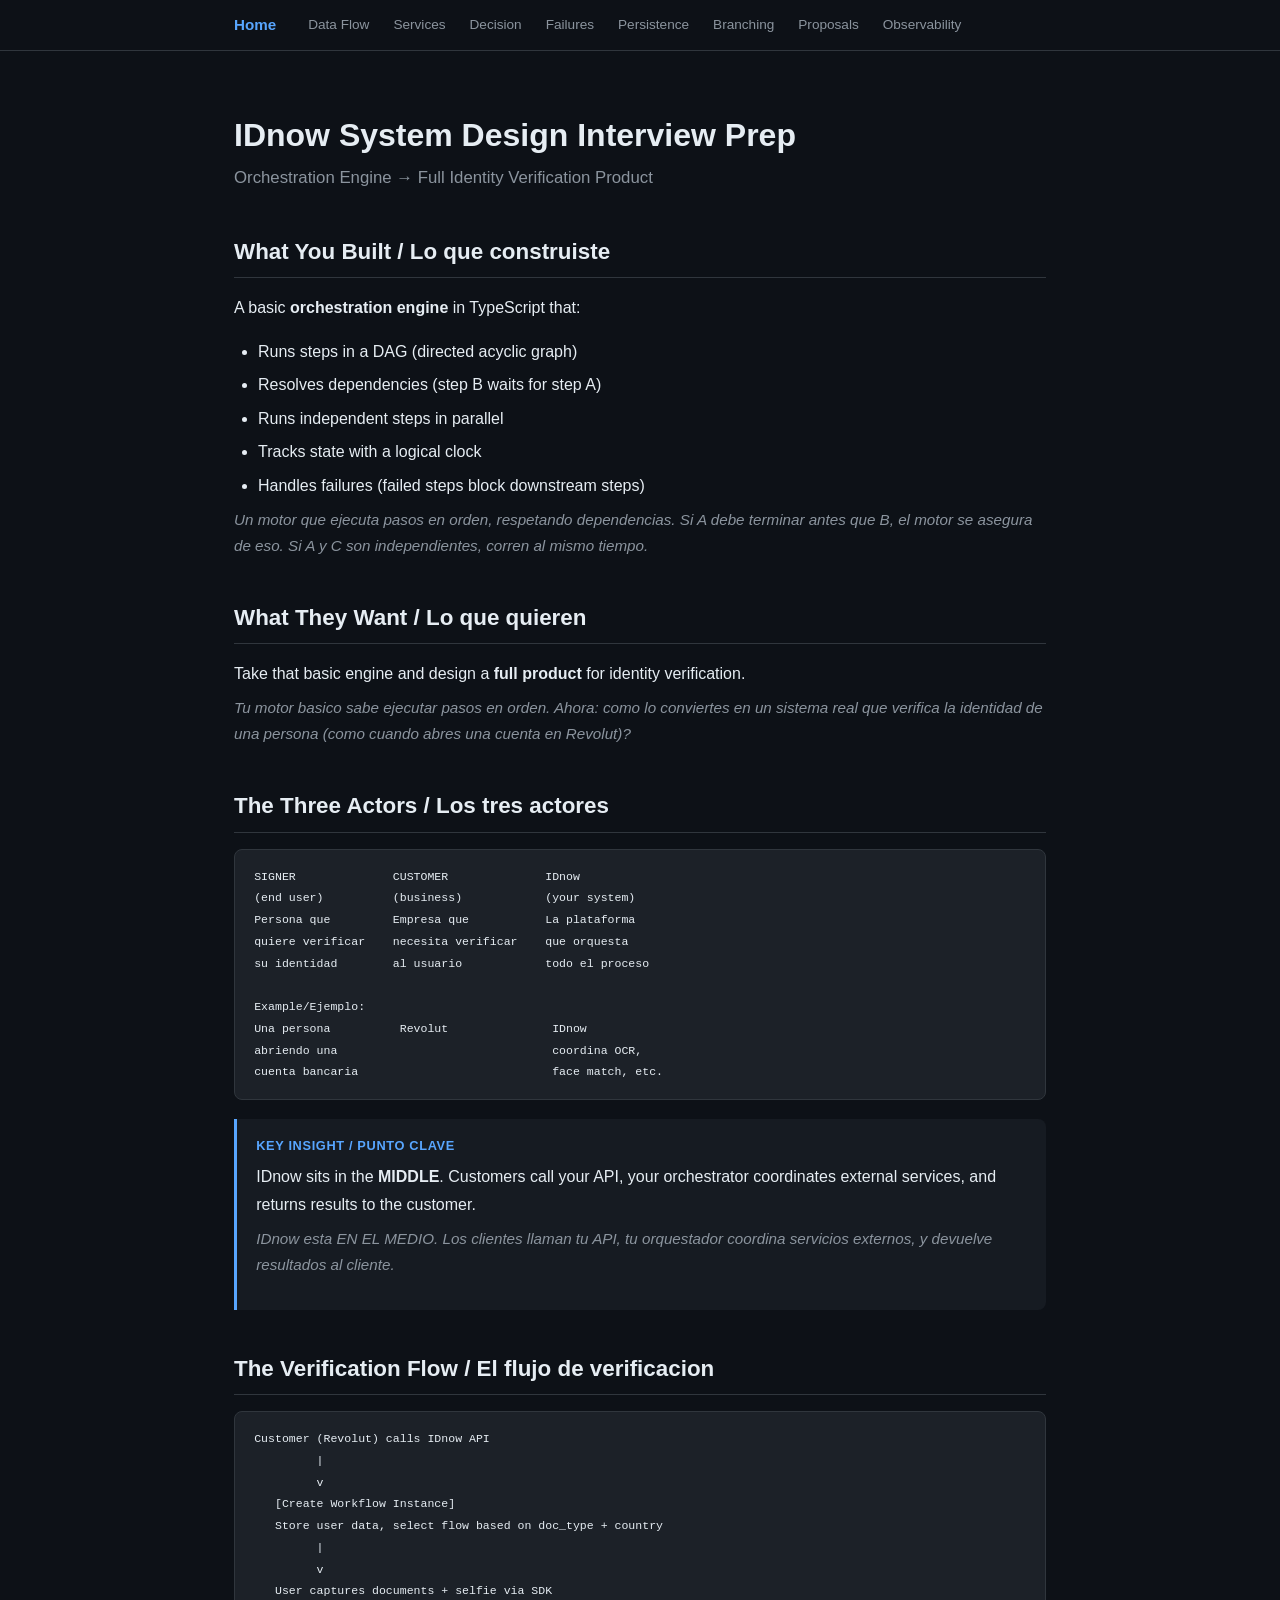
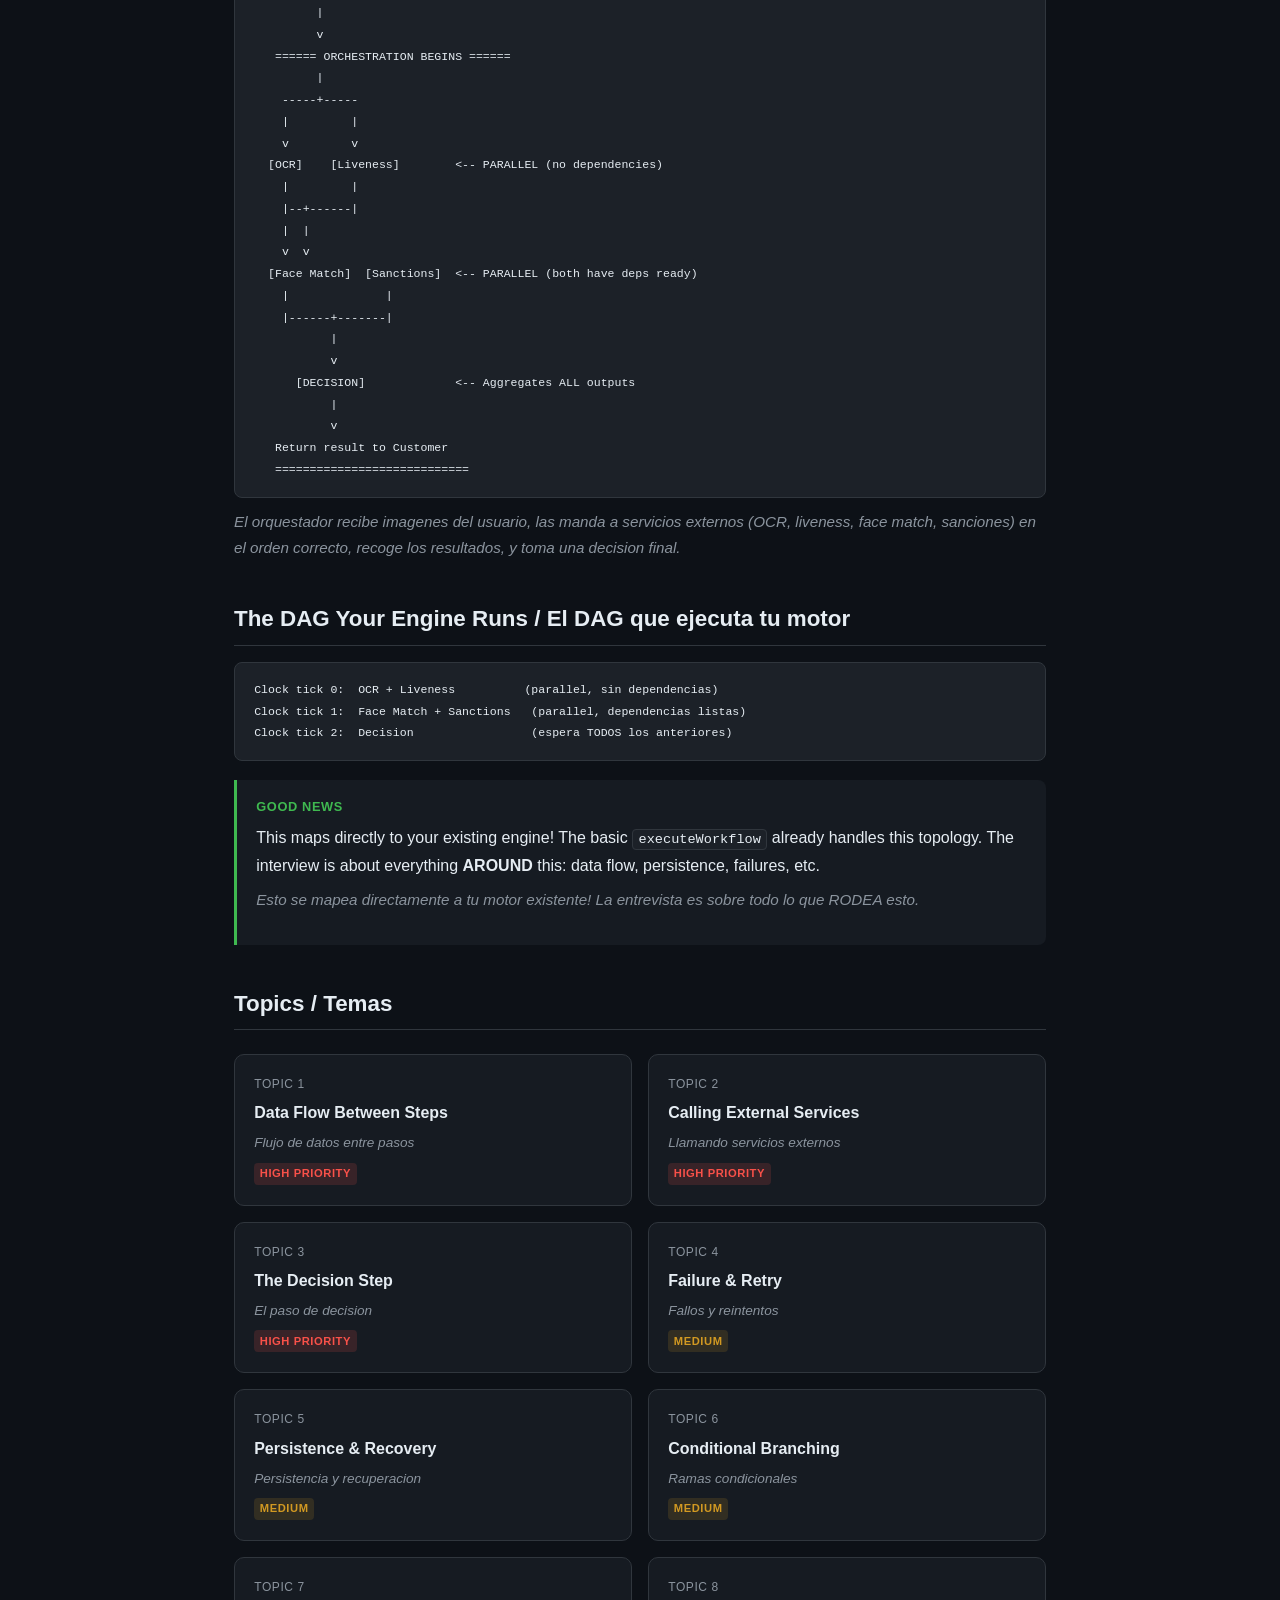
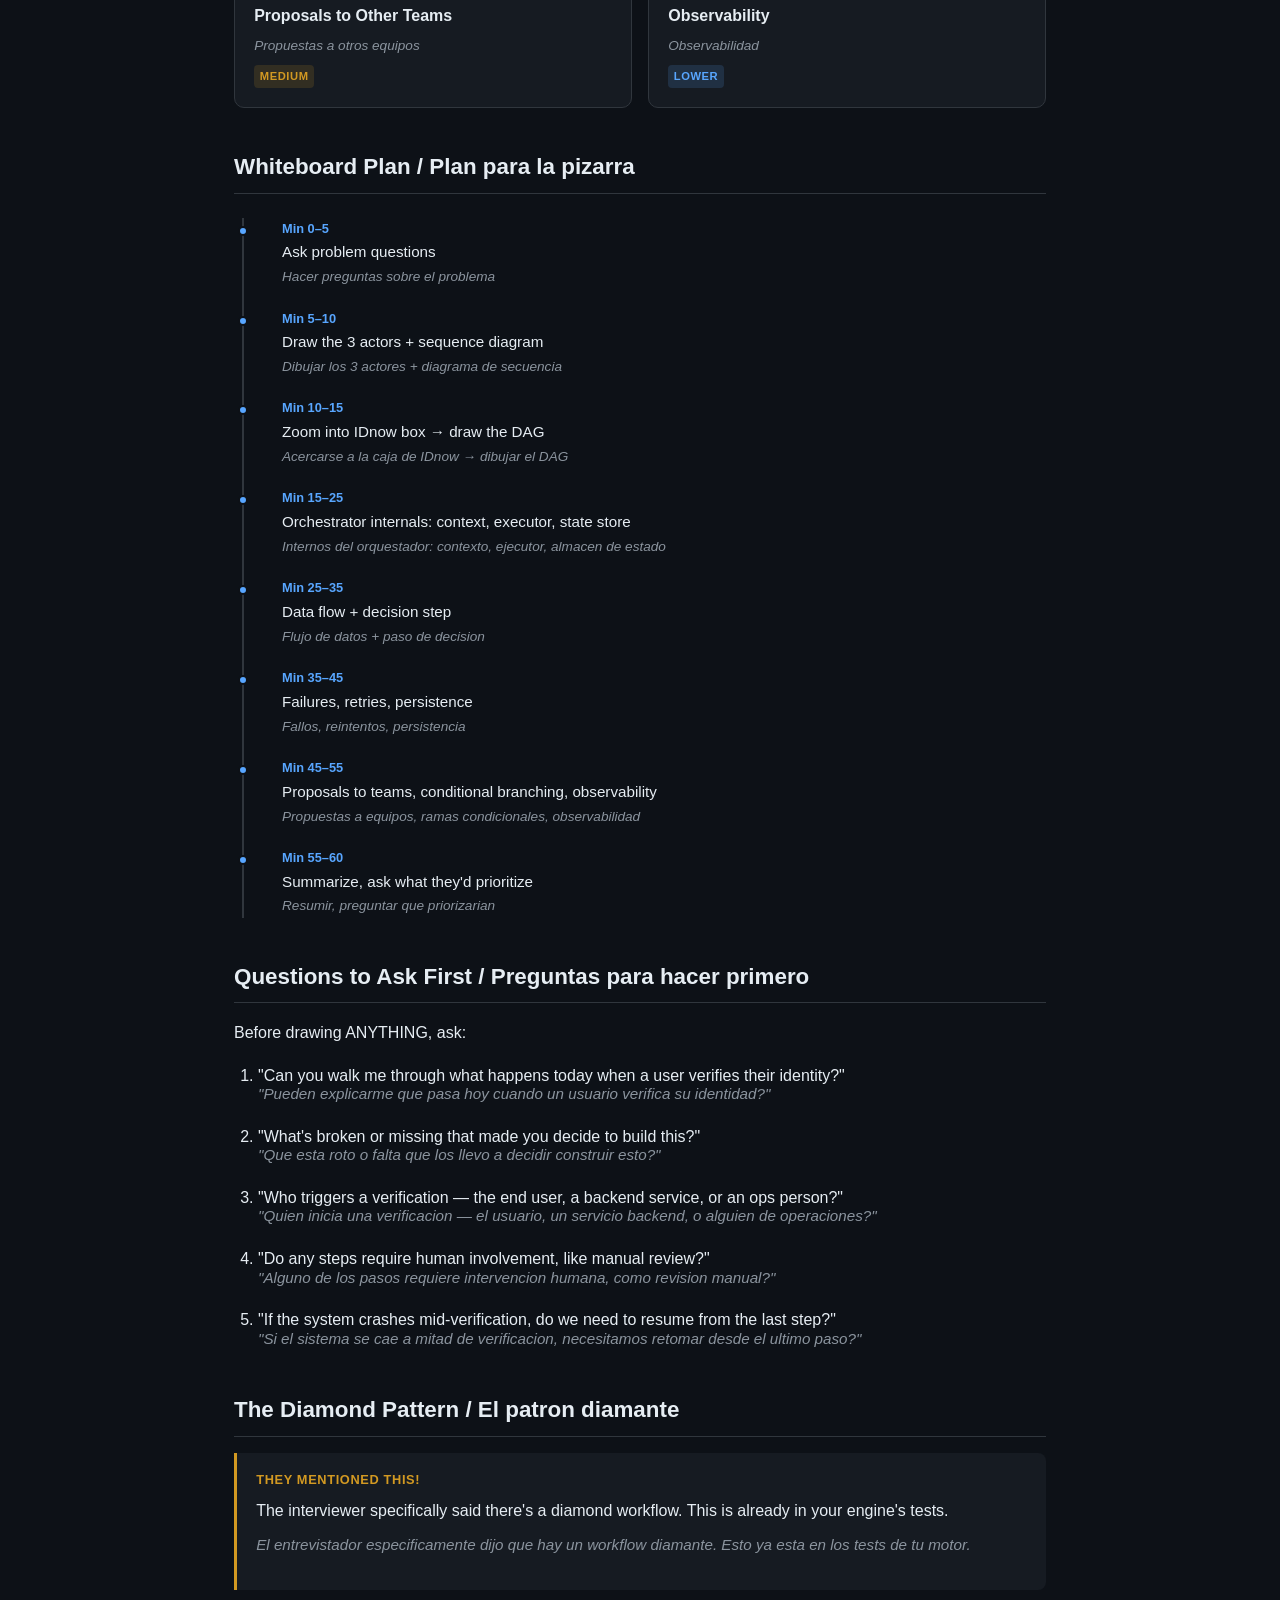
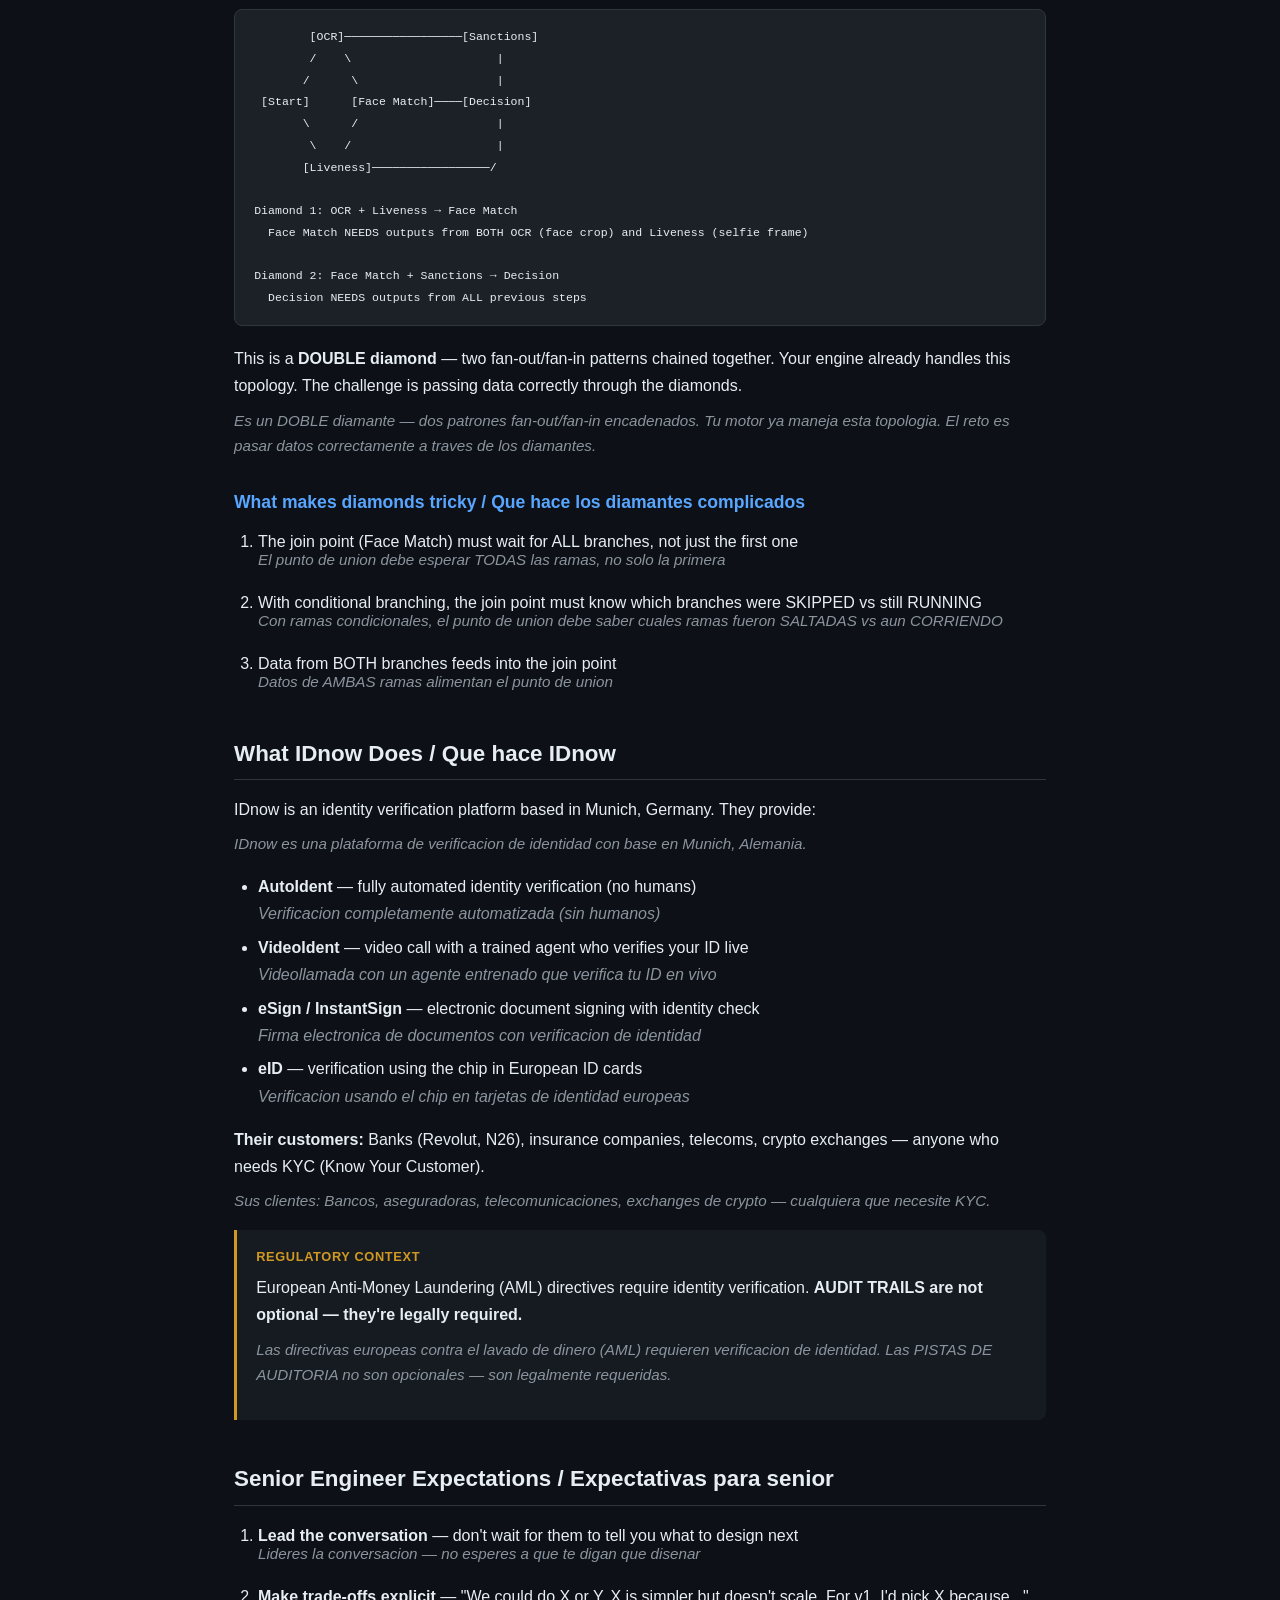
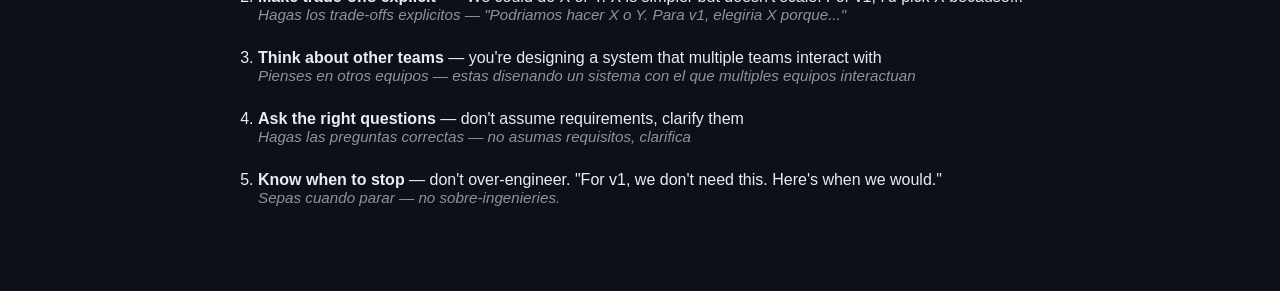
==== index.html @ 9aee7c1e "Interview prep: orchestration engine to full product" ====
<!DOCTYPE html>
<html lang="en">
<head>
  <meta charset="UTF-8">
  <meta name="viewport" content="width=device-width, initial-scale=1.0">
  <title>IDnow System Design Interview Prep</title>
  <link rel="stylesheet" href="style.css">
</head>
<body>

<nav class="nav">
  <div class="nav-inner">
    <a href="index.html" class="brand active">Home</a>
    <a href="topic-1.html">Data Flow</a>
    <a href="topic-2.html">Services</a>
    <a href="topic-3.html">Decision</a>
    <a href="topic-4.html">Failures</a>
    <a href="topic-5.html">Persistence</a>
    <a href="topic-6.html">Branching</a>
    <a href="topic-7.html">Proposals</a>
    <a href="topic-8.html">Observability</a>
  </div>
</nav>

<div class="container">

  <h1>IDnow System Design Interview Prep</h1>
  <p class="subtitle">Orchestration Engine &rarr; Full Identity Verification Product</p>

  <!-- ============ WHAT YOU BUILT ============ -->
  <h2>What You Built / Lo que construiste</h2>

  <p>A basic <strong>orchestration engine</strong> in TypeScript that:</p>
  <ul>
    <li>Runs steps in a DAG (directed acyclic graph)</li>
    <li>Resolves dependencies (step B waits for step A)</li>
    <li>Runs independent steps in parallel</li>
    <li>Tracks state with a logical clock</li>
    <li>Handles failures (failed steps block downstream steps)</li>
  </ul>
  <p class="es">Un motor que ejecuta pasos en orden, respetando dependencias. Si A debe terminar antes que B, el motor se asegura de eso. Si A y C son independientes, corren al mismo tiempo.</p>

  <!-- ============ WHAT THEY WANT ============ -->
  <h2>What They Want / Lo que quieren</h2>

  <p>Take that basic engine and design a <strong>full product</strong> for identity verification.</p>
  <p class="es">Tu motor basico sabe ejecutar pasos en orden. Ahora: como lo conviertes en un sistema real que verifica la identidad de una persona (como cuando abres una cuenta en Revolut)?</p>

  <!-- ============ THREE ACTORS ============ -->
  <h2>The Three Actors / Los tres actores</h2>

<pre><code>SIGNER              CUSTOMER              IDnow
(end user)          (business)            (your system)
Persona que         Empresa que           La plataforma
quiere verificar    necesita verificar    que orquesta
su identidad        al usuario            todo el proceso

Example/Ejemplo:
Una persona          Revolut               IDnow
abriendo una                               coordina OCR,
cuenta bancaria                            face match, etc.</code></pre>

  <div class="callout">
    <div class="label">Key Insight / Punto clave</div>
    <p>IDnow sits in the <strong>MIDDLE</strong>. Customers call your API, your orchestrator coordinates external services, and returns results to the customer.</p>
    <p class="es">IDnow esta EN EL MEDIO. Los clientes llaman tu API, tu orquestador coordina servicios externos, y devuelve resultados al cliente.</p>
  </div>

  <!-- ============ VERIFICATION FLOW ============ -->
  <h2>The Verification Flow / El flujo de verificacion</h2>

<pre><code>Customer (Revolut) calls IDnow API
         |
         v
   [Create Workflow Instance]
   Store user data, select flow based on doc_type + country
         |
         v
   User captures documents + selfie via SDK
         |
         v
   ====== ORCHESTRATION BEGINS ======
         |
    -----+-----
    |         |
    v         v
  [OCR]    [Liveness]        &lt;-- PARALLEL (no dependencies)
    |         |
    |--+------|
    |  |
    v  v
  [Face Match]  [Sanctions]  &lt;-- PARALLEL (both have deps ready)
    |              |
    |------+-------|
           |
           v
      [DECISION]             &lt;-- Aggregates ALL outputs
           |
           v
   Return result to Customer
   ============================</code></pre>

  <p class="es">El orquestador recibe imagenes del usuario, las manda a servicios externos (OCR, liveness, face match, sanciones) en el orden correcto, recoge los resultados, y toma una decision final.</p>

  <!-- ============ DAG ============ -->
  <h2>The DAG Your Engine Runs / El DAG que ejecuta tu motor</h2>

<pre><code>Clock tick 0:  OCR + Liveness          (parallel, sin dependencias)
Clock tick 1:  Face Match + Sanctions   (parallel, dependencias listas)
Clock tick 2:  Decision                 (espera TODOS los anteriores)</code></pre>

  <div class="callout success">
    <div class="label">Good news</div>
    <p>This maps directly to your existing engine! The basic <code>executeWorkflow</code> already handles this topology. The interview is about everything <strong>AROUND</strong> this: data flow, persistence, failures, etc.</p>
    <p class="es">Esto se mapea directamente a tu motor existente! La entrevista es sobre todo lo que RODEA esto.</p>
  </div>

  <!-- ============ TOPICS ============ -->
  <h2>Topics / Temas</h2>

  <div class="topic-grid">
    <a href="topic-1.html" class="topic-card">
      <div class="number">Topic 1</div>
      <div class="title">Data Flow Between Steps</div>
      <div class="title-es">Flujo de datos entre pasos</div>
      <span class="tag tag-high">High Priority</span>
    </a>
    <a href="topic-2.html" class="topic-card">
      <div class="number">Topic 2</div>
      <div class="title">Calling External Services</div>
      <div class="title-es">Llamando servicios externos</div>
      <span class="tag tag-high">High Priority</span>
    </a>
    <a href="topic-3.html" class="topic-card">
      <div class="number">Topic 3</div>
      <div class="title">The Decision Step</div>
      <div class="title-es">El paso de decision</div>
      <span class="tag tag-high">High Priority</span>
    </a>
    <a href="topic-4.html" class="topic-card">
      <div class="number">Topic 4</div>
      <div class="title">Failure &amp; Retry</div>
      <div class="title-es">Fallos y reintentos</div>
      <span class="tag tag-med">Medium</span>
    </a>
    <a href="topic-5.html" class="topic-card">
      <div class="number">Topic 5</div>
      <div class="title">Persistence &amp; Recovery</div>
      <div class="title-es">Persistencia y recuperacion</div>
      <span class="tag tag-med">Medium</span>
    </a>
    <a href="topic-6.html" class="topic-card">
      <div class="number">Topic 6</div>
      <div class="title">Conditional Branching</div>
      <div class="title-es">Ramas condicionales</div>
      <span class="tag tag-med">Medium</span>
    </a>
    <a href="topic-7.html" class="topic-card">
      <div class="number">Topic 7</div>
      <div class="title">Proposals to Other Teams</div>
      <div class="title-es">Propuestas a otros equipos</div>
      <span class="tag tag-med">Medium</span>
    </a>
    <a href="topic-8.html" class="topic-card">
      <div class="number">Topic 8</div>
      <div class="title">Observability</div>
      <div class="title-es">Observabilidad</div>
      <span class="tag tag-low">Lower</span>
    </a>
  </div>

  <!-- ============ WHITEBOARD PLAN ============ -->
  <h2>Whiteboard Plan / Plan para la pizarra</h2>

  <div class="timeline">
    <div class="timeline-item">
      <div class="time">Min 0–5</div>
      <div class="desc">Ask problem questions</div>
      <div class="desc-es">Hacer preguntas sobre el problema</div>
    </div>
    <div class="timeline-item">
      <div class="time">Min 5–10</div>
      <div class="desc">Draw the 3 actors + sequence diagram</div>
      <div class="desc-es">Dibujar los 3 actores + diagrama de secuencia</div>
    </div>
    <div class="timeline-item">
      <div class="time">Min 10–15</div>
      <div class="desc">Zoom into IDnow box &rarr; draw the DAG</div>
      <div class="desc-es">Acercarse a la caja de IDnow &rarr; dibujar el DAG</div>
    </div>
    <div class="timeline-item">
      <div class="time">Min 15–25</div>
      <div class="desc">Orchestrator internals: context, executor, state store</div>
      <div class="desc-es">Internos del orquestador: contexto, ejecutor, almacen de estado</div>
    </div>
    <div class="timeline-item">
      <div class="time">Min 25–35</div>
      <div class="desc">Data flow + decision step</div>
      <div class="desc-es">Flujo de datos + paso de decision</div>
    </div>
    <div class="timeline-item">
      <div class="time">Min 35–45</div>
      <div class="desc">Failures, retries, persistence</div>
      <div class="desc-es">Fallos, reintentos, persistencia</div>
    </div>
    <div class="timeline-item">
      <div class="time">Min 45–55</div>
      <div class="desc">Proposals to teams, conditional branching, observability</div>
      <div class="desc-es">Propuestas a equipos, ramas condicionales, observabilidad</div>
    </div>
    <div class="timeline-item">
      <div class="time">Min 55–60</div>
      <div class="desc">Summarize, ask what they'd prioritize</div>
      <div class="desc-es">Resumir, preguntar que priorizarian</div>
    </div>
  </div>

  <!-- ============ QUESTIONS ============ -->
  <h2>Questions to Ask First / Preguntas para hacer primero</h2>

  <p>Before drawing ANYTHING, ask:</p>

  <ol>
    <li>
      "Can you walk me through what happens today when a user verifies their identity?"
      <p class="es">"Pueden explicarme que pasa hoy cuando un usuario verifica su identidad?"</p>
    </li>
    <li>
      "What's broken or missing that made you decide to build this?"
      <p class="es">"Que esta roto o falta que los llevo a decidir construir esto?"</p>
    </li>
    <li>
      "Who triggers a verification — the end user, a backend service, or an ops person?"
      <p class="es">"Quien inicia una verificacion — el usuario, un servicio backend, o alguien de operaciones?"</p>
    </li>
    <li>
      "Do any steps require human involvement, like manual review?"
      <p class="es">"Alguno de los pasos requiere intervencion humana, como revision manual?"</p>
    </li>
    <li>
      "If the system crashes mid-verification, do we need to resume from the last step?"
      <p class="es">"Si el sistema se cae a mitad de verificacion, necesitamos retomar desde el ultimo paso?"</p>
    </li>
  </ol>

  <!-- ============ DIAMOND ============ -->
  <h2>The Diamond Pattern / El patron diamante</h2>

  <div class="callout warn">
    <div class="label">They mentioned this!</div>
    <p>The interviewer specifically said there's a diamond workflow. This is already in your engine's tests.</p>
    <p class="es">El entrevistador especificamente dijo que hay un workflow diamante. Esto ya esta en los tests de tu motor.</p>
  </div>

<pre><code>        [OCR]─────────────────[Sanctions]
        /    \                     |
       /      \                    |
 [Start]      [Face Match]────[Decision]
       \      /                    |
        \    /                     |
       [Liveness]─────────────────/

Diamond 1: OCR + Liveness → Face Match
  Face Match NEEDS outputs from BOTH OCR (face crop) and Liveness (selfie frame)

Diamond 2: Face Match + Sanctions → Decision
  Decision NEEDS outputs from ALL previous steps</code></pre>

  <p>This is a <strong>DOUBLE diamond</strong> — two fan-out/fan-in patterns chained together. Your engine already handles this topology. The challenge is passing data correctly through the diamonds.</p>
  <p class="es">Es un DOBLE diamante — dos patrones fan-out/fan-in encadenados. Tu motor ya maneja esta topologia. El reto es pasar datos correctamente a traves de los diamantes.</p>

  <h3>What makes diamonds tricky / Que hace los diamantes complicados</h3>
  <ol>
    <li>The join point (Face Match) must wait for ALL branches, not just the first one
      <p class="es">El punto de union debe esperar TODAS las ramas, no solo la primera</p></li>
    <li>With conditional branching, the join point must know which branches were SKIPPED vs still RUNNING
      <p class="es">Con ramas condicionales, el punto de union debe saber cuales ramas fueron SALTADAS vs aun CORRIENDO</p></li>
    <li>Data from BOTH branches feeds into the join point
      <p class="es">Datos de AMBAS ramas alimentan el punto de union</p></li>
  </ol>

  <!-- ============ IDNOW CONTEXT ============ -->
  <h2>What IDnow Does / Que hace IDnow</h2>

  <p>IDnow is an identity verification platform based in Munich, Germany. They provide:</p>
  <p class="es">IDnow es una plataforma de verificacion de identidad con base en Munich, Alemania.</p>

  <ul>
    <li><strong>AutoIdent</strong> — fully automated identity verification (no humans)
      <br><em>Verificacion completamente automatizada (sin humanos)</em></li>
    <li><strong>VideoIdent</strong> — video call with a trained agent who verifies your ID live
      <br><em>Videollamada con un agente entrenado que verifica tu ID en vivo</em></li>
    <li><strong>eSign / InstantSign</strong> — electronic document signing with identity check
      <br><em>Firma electronica de documentos con verificacion de identidad</em></li>
    <li><strong>eID</strong> — verification using the chip in European ID cards
      <br><em>Verificacion usando el chip en tarjetas de identidad europeas</em></li>
  </ul>

  <p><strong>Their customers:</strong> Banks (Revolut, N26), insurance companies, telecoms, crypto exchanges — anyone who needs KYC (Know Your Customer).</p>
  <p class="es">Sus clientes: Bancos, aseguradoras, telecomunicaciones, exchanges de crypto — cualquiera que necesite KYC.</p>

  <div class="callout warn">
    <div class="label">Regulatory context</div>
    <p>European Anti-Money Laundering (AML) directives require identity verification. <strong>AUDIT TRAILS are not optional — they're legally required.</strong></p>
    <p class="es">Las directivas europeas contra el lavado de dinero (AML) requieren verificacion de identidad. Las PISTAS DE AUDITORIA no son opcionales — son legalmente requeridas.</p>
  </div>

  <!-- ============ SENIOR EXPECTATIONS ============ -->
  <h2>Senior Engineer Expectations / Expectativas para senior</h2>

  <ol>
    <li><strong>Lead the conversation</strong> — don't wait for them to tell you what to design next
      <p class="es">Lideres la conversacion — no esperes a que te digan que disenar</p></li>
    <li><strong>Make trade-offs explicit</strong> — "We could do X or Y. X is simpler but doesn't scale. For v1, I'd pick X because..."
      <p class="es">Hagas los trade-offs explicitos — "Podriamos hacer X o Y. Para v1, elegiria X porque..."</p></li>
    <li><strong>Think about other teams</strong> — you're designing a system that multiple teams interact with
      <p class="es">Pienses en otros equipos — estas disenando un sistema con el que multiples equipos interactuan</p></li>
    <li><strong>Ask the right questions</strong> — don't assume requirements, clarify them
      <p class="es">Hagas las preguntas correctas — no asumas requisitos, clarifica</p></li>
    <li><strong>Know when to stop</strong> — don't over-engineer. "For v1, we don't need this. Here's when we would."
      <p class="es">Sepas cuando parar — no sobre-ingenieries.</p></li>
  </ol>

</div>
</body>
</html>
---- style.css ----
/* ---- Reset & Base ---- */
*, *::before, *::after { box-sizing: border-box; margin: 0; padding: 0; }

:root {
  --bg: #0d1117;
  --surface: #161b22;
  --border: #30363d;
  --text: #e6edf3;
  --text-muted: #8b949e;
  --accent: #58a6ff;
  --accent-hover: #79c0ff;
  --green: #3fb950;
  --orange: #d29922;
  --red: #f85149;
  --purple: #bc8cff;
  --code-bg: #1c2128;
  --tag-high: #f85149;
  --tag-med: #d29922;
  --tag-low: #58a6ff;
}

html { scroll-behavior: smooth; }

body {
  font-family: -apple-system, BlinkMacSystemFont, 'Segoe UI', Helvetica, Arial, sans-serif;
  background: var(--bg);
  color: var(--text);
  line-height: 1.7;
  font-size: 16px;
}

/* ---- Layout ---- */
.container {
  max-width: 860px;
  margin: 0 auto;
  padding: 2rem 1.5rem 4rem;
}

/* ---- Navigation ---- */
.nav {
  position: sticky;
  top: 0;
  background: var(--bg);
  border-bottom: 1px solid var(--border);
  padding: 0.75rem 0;
  z-index: 100;
  margin-bottom: 2rem;
}
.nav-inner {
  max-width: 860px;
  margin: 0 auto;
  padding: 0 1.5rem;
  display: flex;
  align-items: center;
  gap: 1.5rem;
  overflow-x: auto;
}
.nav a {
  color: var(--text-muted);
  text-decoration: none;
  font-size: 0.85rem;
  white-space: nowrap;
  transition: color 0.2s;
}
.nav a:hover, .nav a.active { color: var(--accent); }
.nav .brand {
  color: var(--text);
  font-weight: 700;
  font-size: 0.95rem;
  margin-right: 0.5rem;
}

/* ---- Typography ---- */
h1 {
  font-size: 2rem;
  font-weight: 700;
  margin-bottom: 0.5rem;
  color: var(--text);
  line-height: 1.3;
}
h2 {
  font-size: 1.4rem;
  font-weight: 600;
  margin-top: 2.5rem;
  margin-bottom: 1rem;
  padding-bottom: 0.4rem;
  border-bottom: 1px solid var(--border);
  color: var(--text);
}
h3 {
  font-size: 1.1rem;
  font-weight: 600;
  margin-top: 1.8rem;
  margin-bottom: 0.6rem;
  color: var(--accent);
}

p { margin-bottom: 1rem; }

.subtitle {
  color: var(--text-muted);
  font-size: 1.05rem;
  margin-bottom: 2rem;
}

.es {
  color: var(--text-muted);
  font-style: italic;
  font-size: 0.95rem;
  margin-top: -0.5rem;
  margin-bottom: 1rem;
}

strong { color: var(--text); font-weight: 600; }
em { color: var(--text-muted); }

a { color: var(--accent); text-decoration: none; }
a:hover { color: var(--accent-hover); text-decoration: underline; }

/* ---- Code blocks ---- */
pre {
  background: var(--code-bg);
  border: 1px solid var(--border);
  border-radius: 8px;
  padding: 1rem 1.2rem;
  overflow-x: auto;
  margin-bottom: 1.2rem;
  font-size: 0.85rem;
  line-height: 1.6;
}
code {
  font-family: 'SF Mono', 'Fira Code', 'Consolas', monospace;
  font-size: 0.85em;
}
p code, li code, td code {
  background: var(--code-bg);
  padding: 0.15em 0.4em;
  border-radius: 4px;
  border: 1px solid var(--border);
}

/* ---- Lists ---- */
ul, ol {
  margin-bottom: 1rem;
  padding-left: 1.5rem;
}
li { margin-bottom: 0.4rem; }

/* ---- Tables ---- */
table {
  width: 100%;
  border-collapse: collapse;
  margin-bottom: 1.5rem;
  font-size: 0.9rem;
}
th, td {
  padding: 0.6rem 0.8rem;
  border: 1px solid var(--border);
  text-align: left;
}
th {
  background: var(--surface);
  font-weight: 600;
  color: var(--text);
}
td { background: var(--bg); }

/* ---- Cards (topic grid) ---- */
.topic-grid {
  display: grid;
  grid-template-columns: 1fr 1fr;
  gap: 1rem;
  margin: 1.5rem 0;
}
.topic-card {
  background: var(--surface);
  border: 1px solid var(--border);
  border-radius: 10px;
  padding: 1.2rem;
  transition: border-color 0.2s, transform 0.15s;
  text-decoration: none;
  color: var(--text);
  display: block;
}
.topic-card:hover {
  border-color: var(--accent);
  transform: translateY(-2px);
  text-decoration: none;
}
.topic-card .number {
  font-size: 0.75rem;
  color: var(--text-muted);
  text-transform: uppercase;
  letter-spacing: 0.05em;
  margin-bottom: 0.3rem;
}
.topic-card .title {
  font-weight: 600;
  font-size: 1rem;
  margin-bottom: 0.3rem;
}
.topic-card .title-es {
  color: var(--text-muted);
  font-size: 0.85rem;
  font-style: italic;
}
.tag {
  display: inline-block;
  font-size: 0.7rem;
  font-weight: 600;
  padding: 0.15em 0.5em;
  border-radius: 4px;
  text-transform: uppercase;
  letter-spacing: 0.05em;
  margin-top: 0.5rem;
}
.tag-high { background: rgba(248,81,73,0.15); color: var(--tag-high); }
.tag-med  { background: rgba(210,153,34,0.15); color: var(--tag-med); }
.tag-low  { background: rgba(88,166,255,0.15); color: var(--tag-low); }

/* ---- Callout boxes ---- */
.callout {
  border-left: 3px solid var(--accent);
  background: var(--surface);
  padding: 1rem 1.2rem;
  border-radius: 0 8px 8px 0;
  margin-bottom: 1.2rem;
}
.callout.warn {
  border-left-color: var(--orange);
}
.callout.success {
  border-left-color: var(--green);
}
.callout .label {
  font-weight: 600;
  font-size: 0.8rem;
  text-transform: uppercase;
  letter-spacing: 0.05em;
  margin-bottom: 0.4rem;
}
.callout.warn .label { color: var(--orange); }
.callout.success .label { color: var(--green); }
.callout .label { color: var(--accent); }

/* ---- Timeline (whiteboard plan) ---- */
.timeline {
  position: relative;
  padding-left: 2rem;
  margin: 1.5rem 0;
}
.timeline::before {
  content: '';
  position: absolute;
  left: 0.5rem;
  top: 0;
  bottom: 0;
  width: 2px;
  background: var(--border);
}
.timeline-item {
  position: relative;
  margin-bottom: 1.2rem;
  padding-left: 1rem;
}
.timeline-item::before {
  content: '';
  position: absolute;
  left: -1.75rem;
  top: 0.5rem;
  width: 10px;
  height: 10px;
  border-radius: 50%;
  background: var(--accent);
  border: 2px solid var(--bg);
}
.timeline-item .time {
  font-size: 0.8rem;
  color: var(--accent);
  font-weight: 600;
}
.timeline-item .desc {
  font-size: 0.95rem;
}
.timeline-item .desc-es {
  font-size: 0.85rem;
  color: var(--text-muted);
  font-style: italic;
}

/* ---- Interview Q&A ---- */
.qa {
  background: var(--surface);
  border: 1px solid var(--border);
  border-radius: 10px;
  padding: 1.2rem;
  margin: 1.2rem 0;
}
.qa .question {
  font-weight: 600;
  color: var(--orange);
  margin-bottom: 0.6rem;
}
.qa .answer { margin-bottom: 0.4rem; }
.qa .answer-es {
  color: var(--text-muted);
  font-style: italic;
  font-size: 0.9rem;
}

/* ---- Back to top ---- */
.back-top {
  display: inline-block;
  margin-top: 2rem;
  padding: 0.5rem 1rem;
  background: var(--surface);
  border: 1px solid var(--border);
  border-radius: 6px;
  color: var(--text-muted);
  font-size: 0.85rem;
  transition: border-color 0.2s;
}
.back-top:hover { border-color: var(--accent); color: var(--accent); text-decoration: none; }

/* ---- Responsive ---- */
@media (max-width: 600px) {
  .topic-grid { grid-template-columns: 1fr; }
  h1 { font-size: 1.6rem; }
  pre { font-size: 0.78rem; padding: 0.8rem; }
  .nav-inner { gap: 1rem; }
}
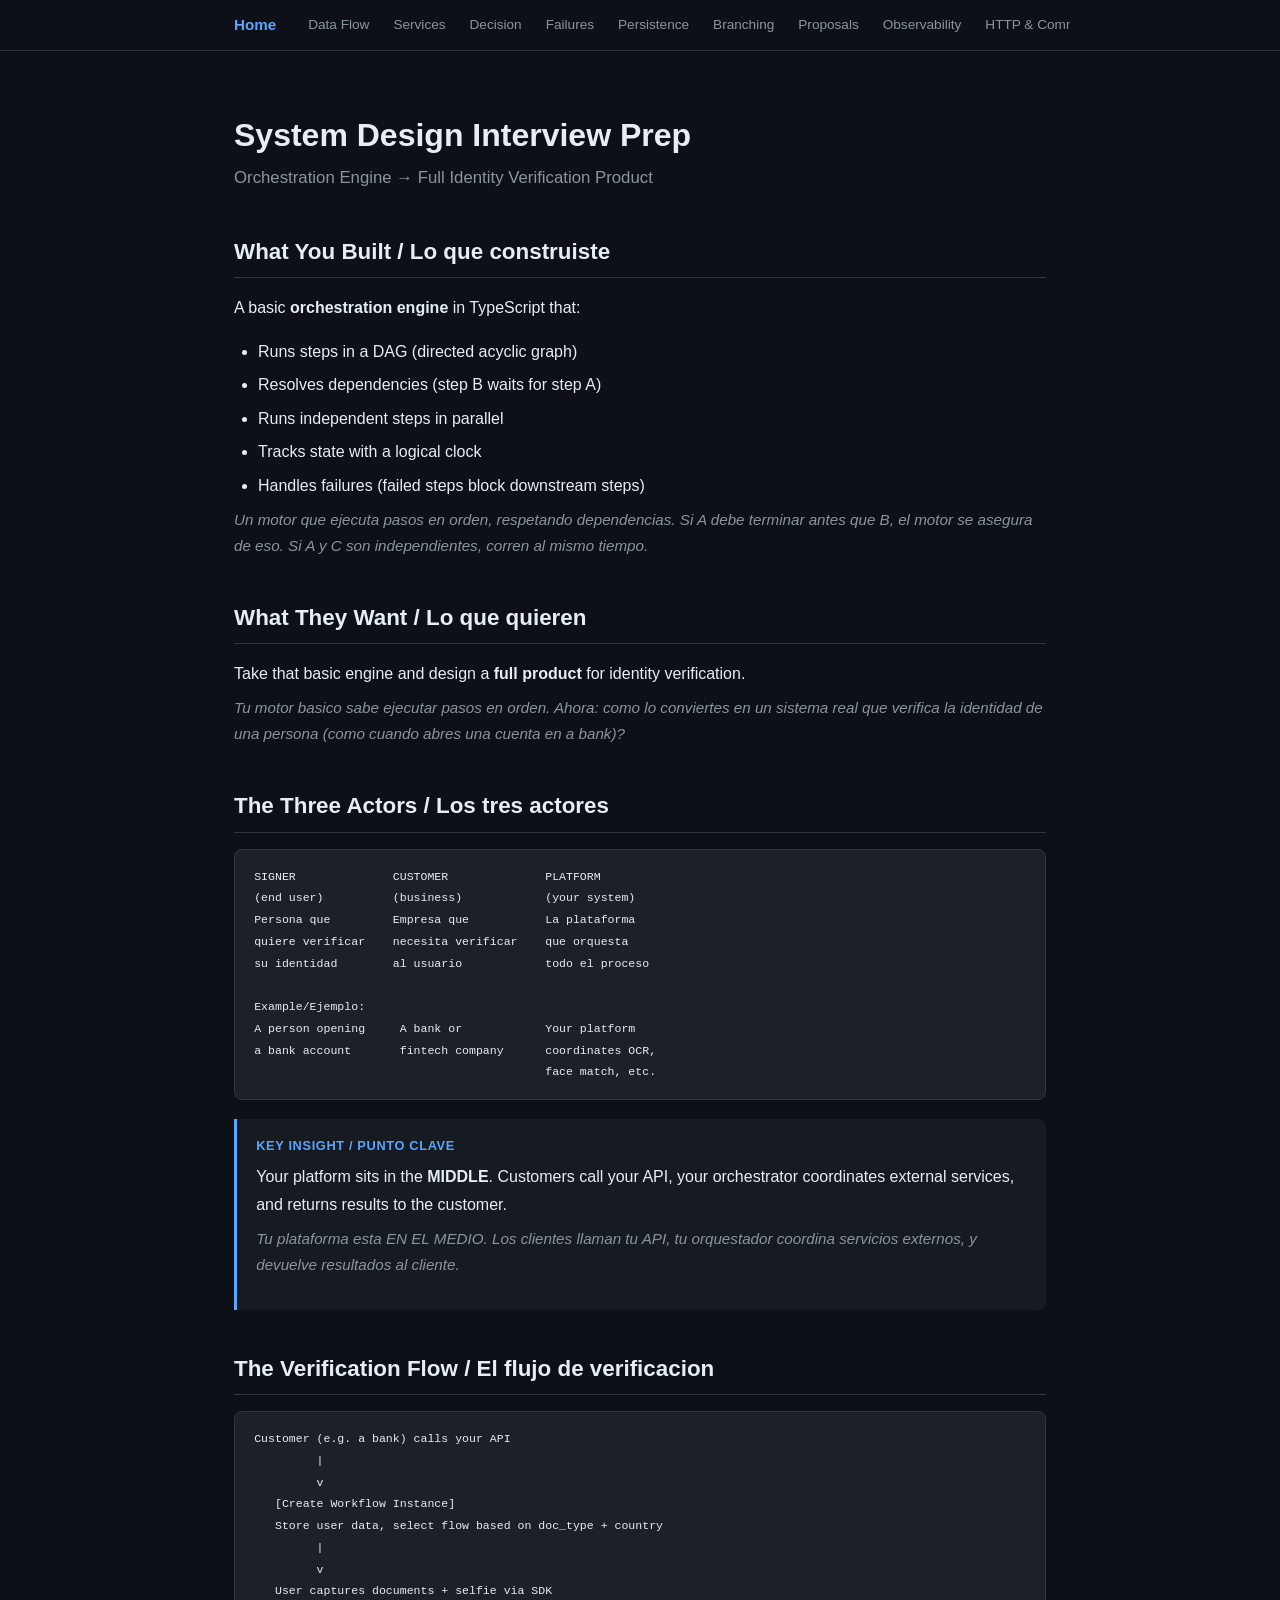
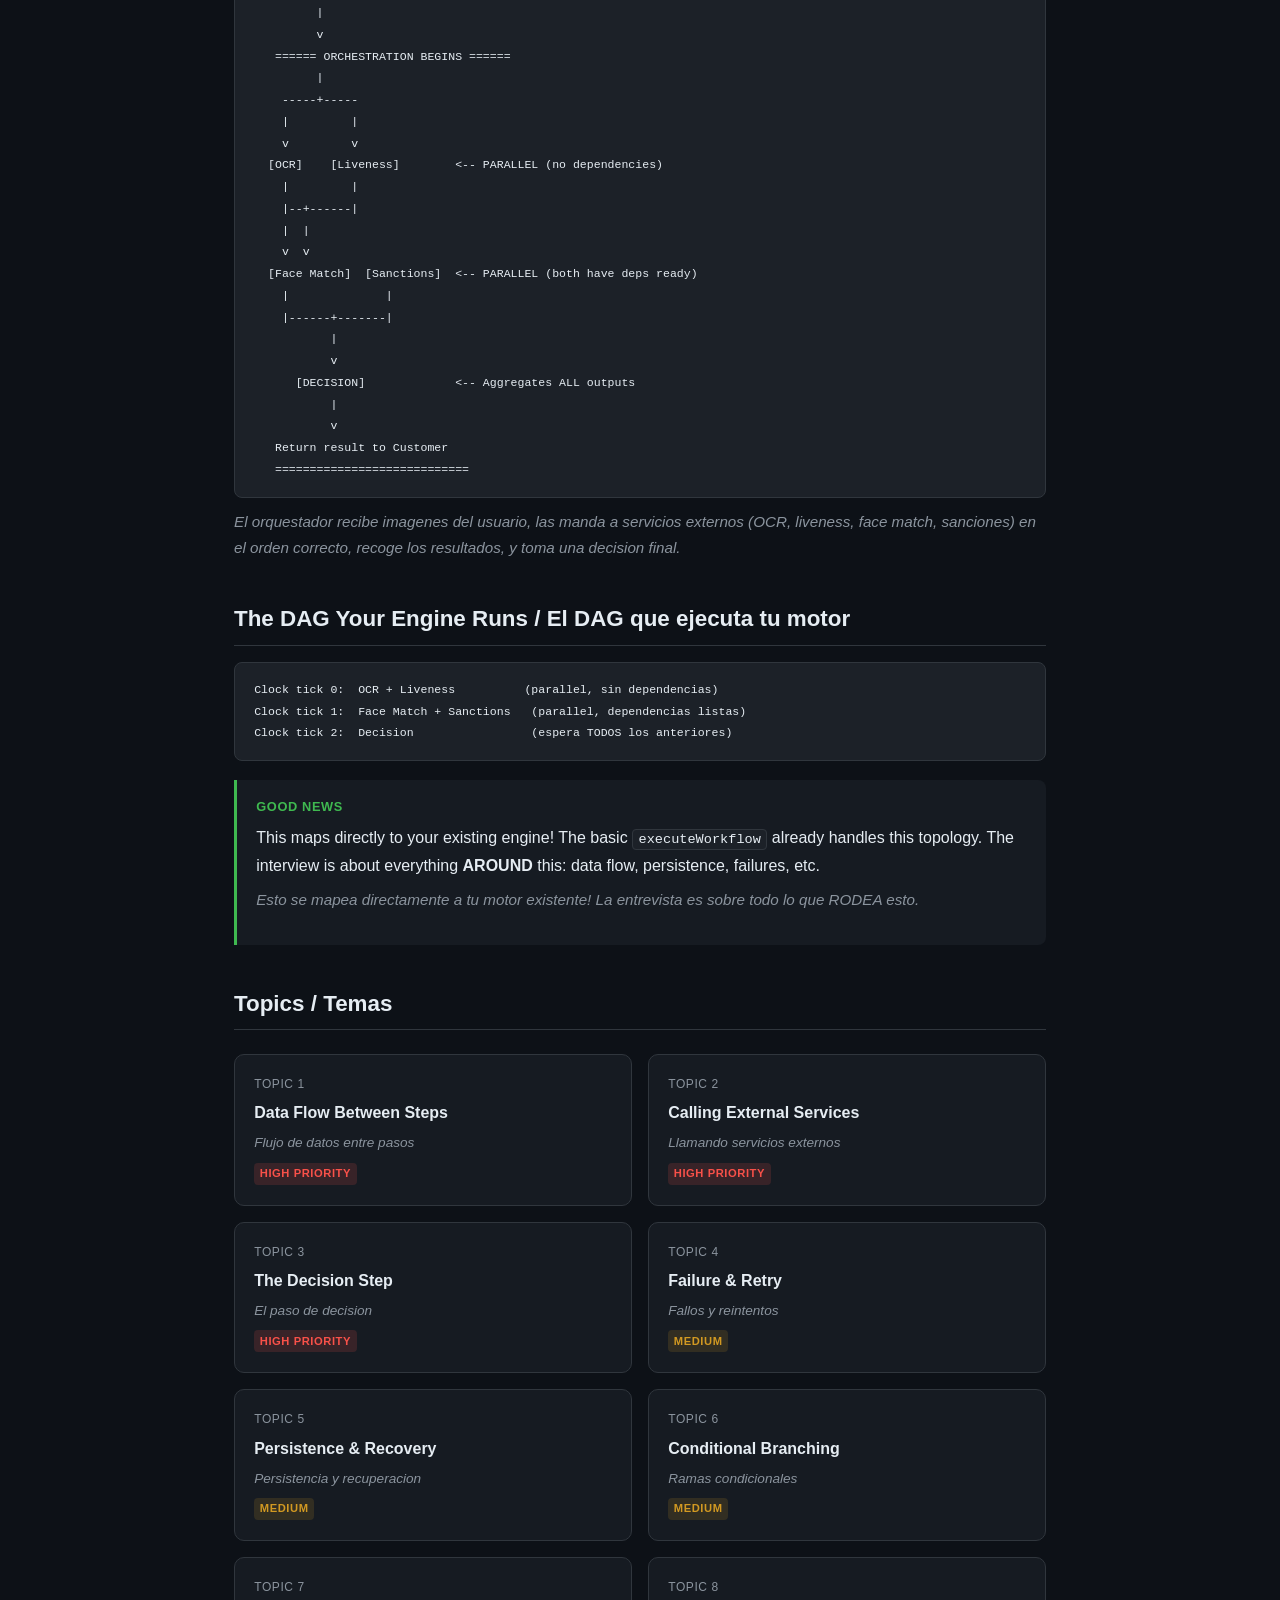
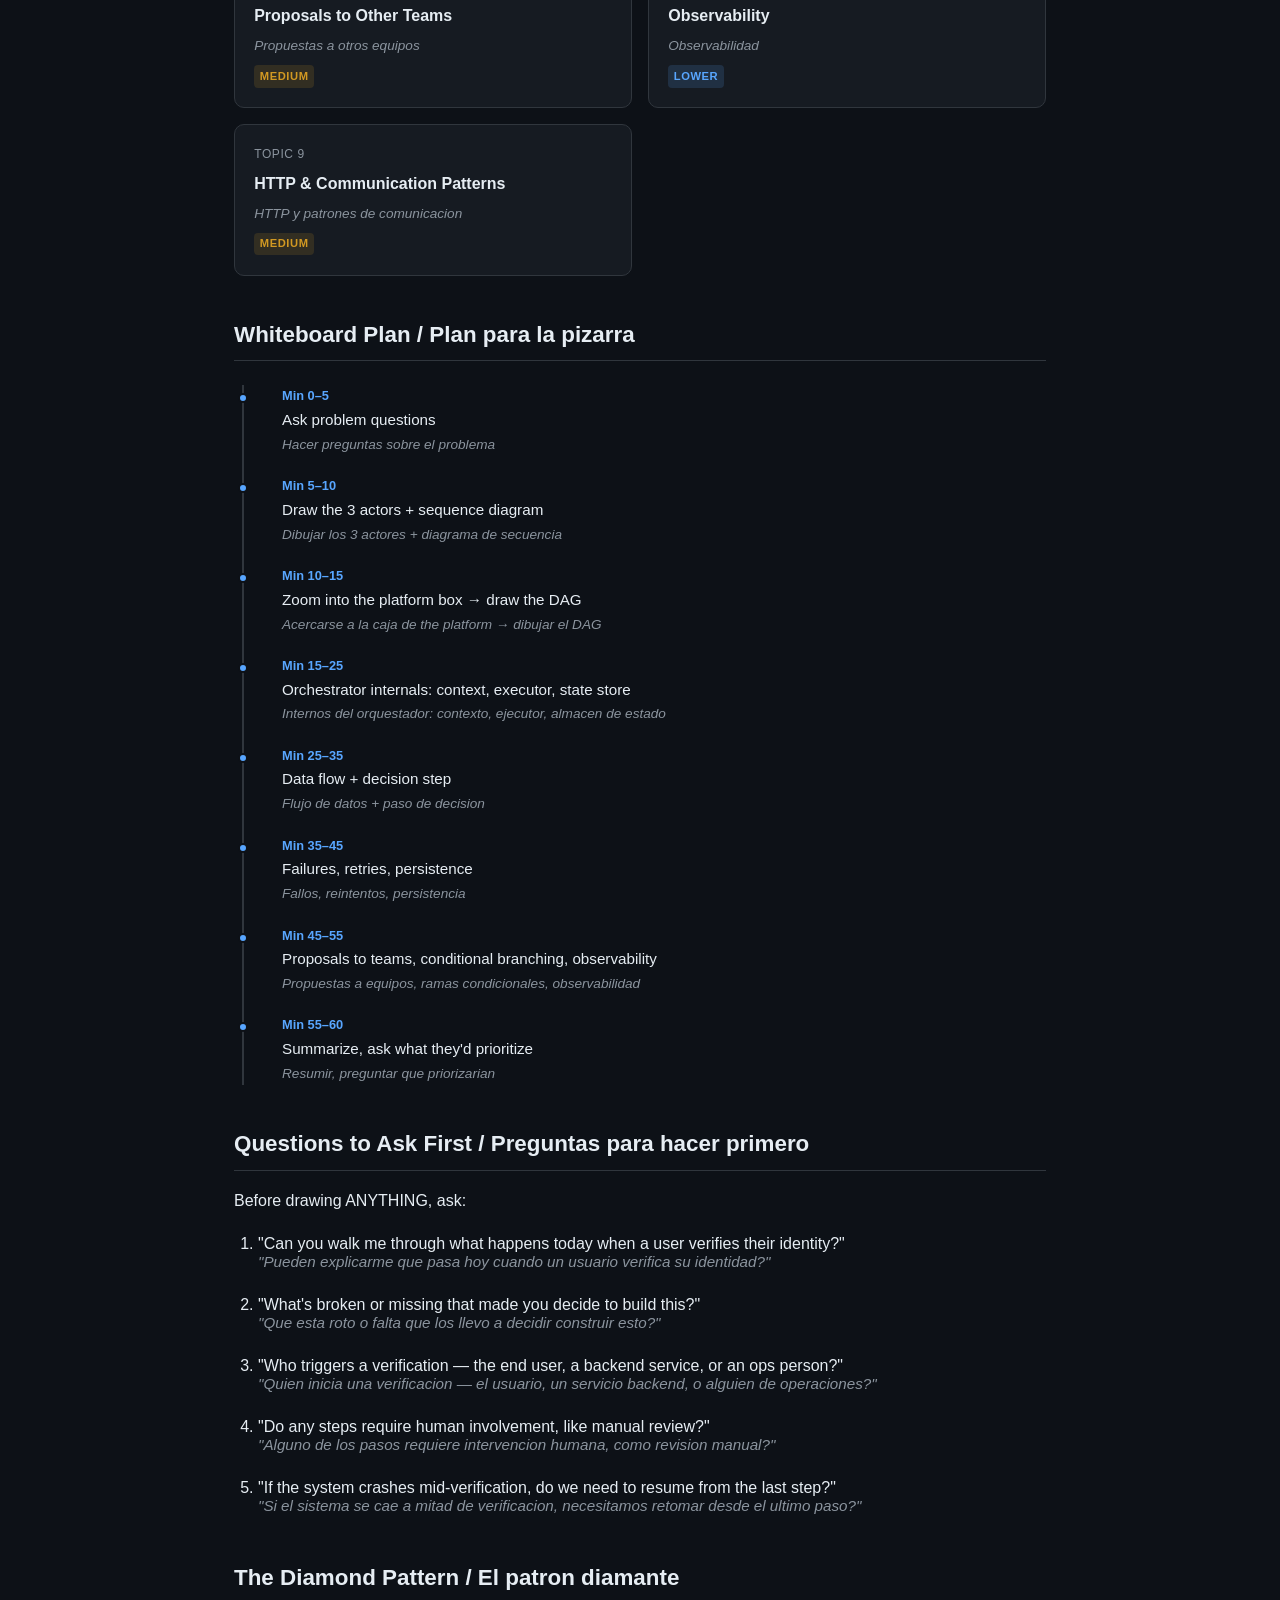
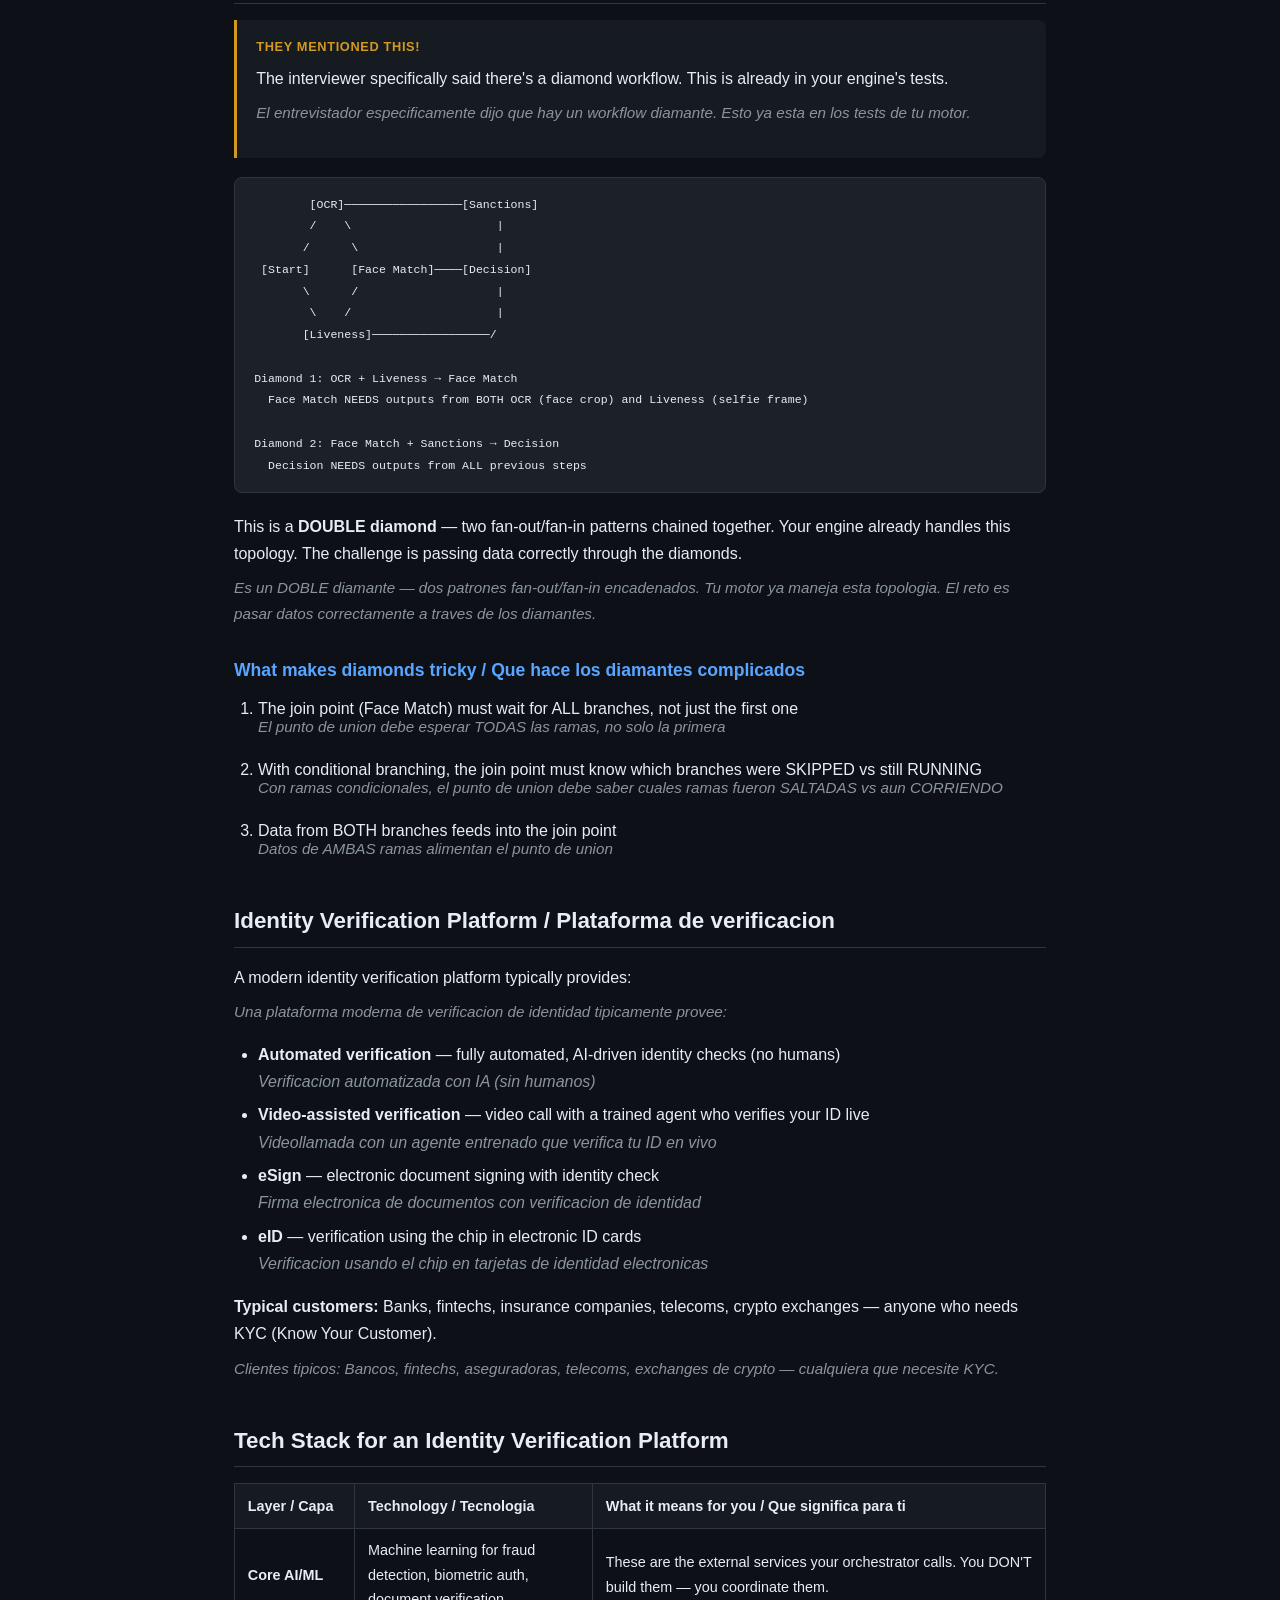
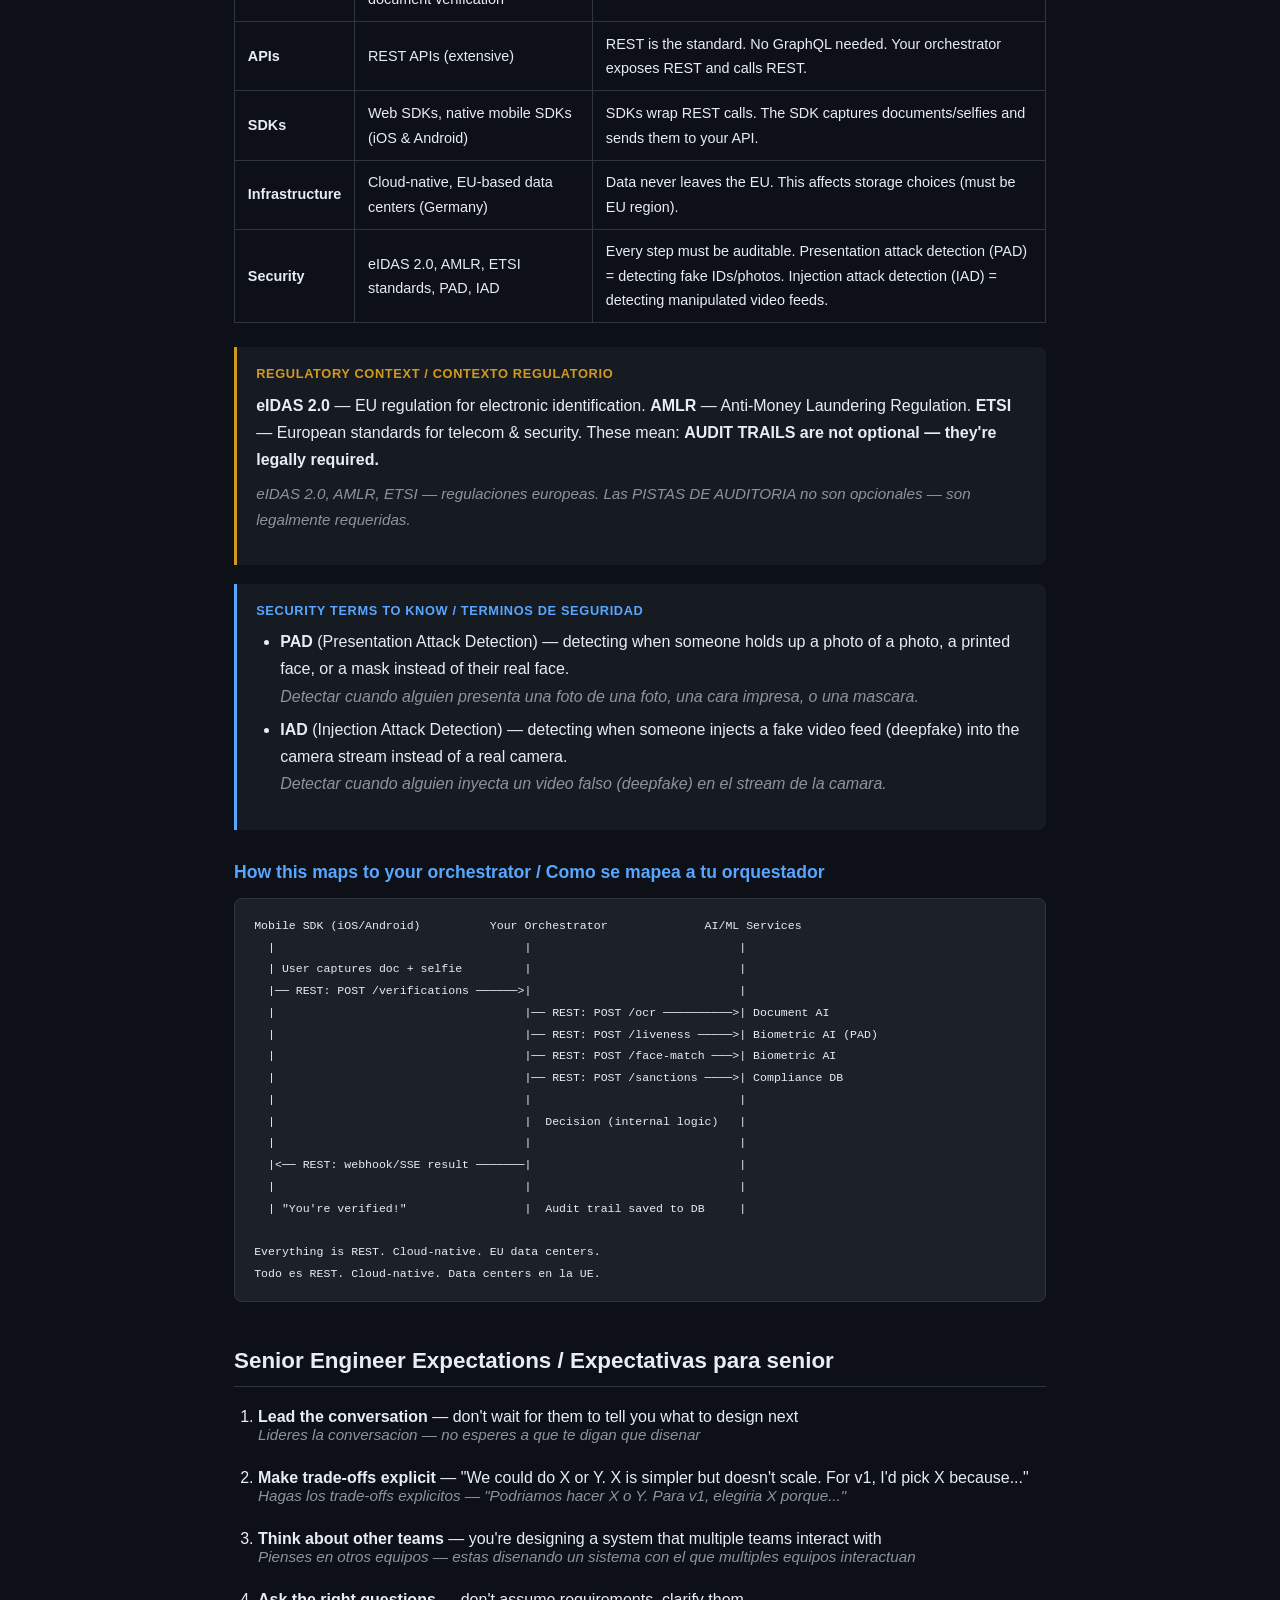
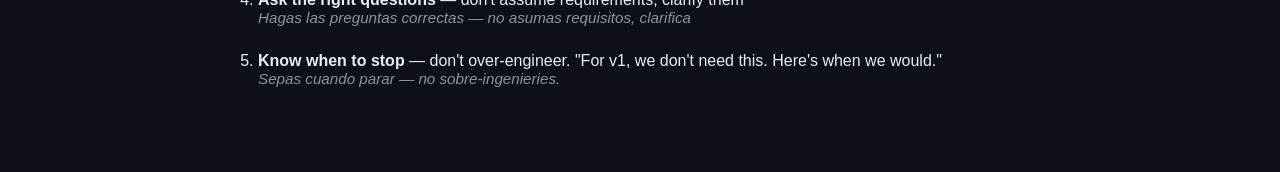
==== commit ee05321b: "adding one more" ====
--- a/index.html
+++ b/index.html
@@ -3,7 +3,7 @@
 <head>
   <meta charset="UTF-8">
   <meta name="viewport" content="width=device-width, initial-scale=1.0">
-  <title>IDnow System Design Interview Prep</title>
+  <title>System Design Interview Prep</title>
   <link rel="stylesheet" href="style.css">
 </head>
 <body>
@@ -19,12 +19,13 @@
     <a href="topic-6.html">Branching</a>
     <a href="topic-7.html">Proposals</a>
     <a href="topic-8.html">Observability</a>
+    <a href="topic-9.html">HTTP &amp; Comms</a>
   </div>
 </nav>
 
 <div class="container">
 
-  <h1>IDnow System Design Interview Prep</h1>
+  <h1>System Design Interview Prep</h1>
   <p class="subtitle">Orchestration Engine &rarr; Full Identity Verification Product</p>
 
   <!-- ============ WHAT YOU BUILT ============ -->
@@ -44,32 +45,32 @@
   <h2>What They Want / Lo que quieren</h2>
 
   <p>Take that basic engine and design a <strong>full product</strong> for identity verification.</p>
-  <p class="es">Tu motor basico sabe ejecutar pasos en orden. Ahora: como lo conviertes en un sistema real que verifica la identidad de una persona (como cuando abres una cuenta en Revolut)?</p>
+  <p class="es">Tu motor basico sabe ejecutar pasos en orden. Ahora: como lo conviertes en un sistema real que verifica la identidad de una persona (como cuando abres una cuenta en a bank)?</p>
 
   <!-- ============ THREE ACTORS ============ -->
   <h2>The Three Actors / Los tres actores</h2>
 
-<pre><code>SIGNER              CUSTOMER              IDnow
+<pre><code>SIGNER              CUSTOMER              PLATFORM
 (end user)          (business)            (your system)
 Persona que         Empresa que           La plataforma
 quiere verificar    necesita verificar    que orquesta
 su identidad        al usuario            todo el proceso
 
 Example/Ejemplo:
-Una persona          Revolut               IDnow
-abriendo una                               coordina OCR,
-cuenta bancaria                            face match, etc.</code></pre>
+A person opening     A bank or            Your platform
+a bank account       fintech company      coordinates OCR,
+                                          face match, etc.</code></pre>
 
   <div class="callout">
     <div class="label">Key Insight / Punto clave</div>
-    <p>IDnow sits in the <strong>MIDDLE</strong>. Customers call your API, your orchestrator coordinates external services, and returns results to the customer.</p>
-    <p class="es">IDnow esta EN EL MEDIO. Los clientes llaman tu API, tu orquestador coordina servicios externos, y devuelve resultados al cliente.</p>
+    <p>Your platform sits in the <strong>MIDDLE</strong>. Customers call your API, your orchestrator coordinates external services, and returns results to the customer.</p>
+    <p class="es">Tu plataforma esta EN EL MEDIO. Los clientes llaman tu API, tu orquestador coordina servicios externos, y devuelve resultados al cliente.</p>
   </div>
 
   <!-- ============ VERIFICATION FLOW ============ -->
   <h2>The Verification Flow / El flujo de verificacion</h2>
 
-<pre><code>Customer (Revolut) calls IDnow API
+<pre><code>Customer (e.g. a bank) calls your API
          |
          v
    [Create Workflow Instance]
@@ -167,6 +168,12 @@
       <div class="title-es">Observabilidad</div>
       <span class="tag tag-low">Lower</span>
     </a>
+    <a href="topic-9.html" class="topic-card">
+      <div class="number">Topic 9</div>
+      <div class="title">HTTP &amp; Communication Patterns</div>
+      <div class="title-es">HTTP y patrones de comunicacion</div>
+      <span class="tag tag-med">Medium</span>
+    </a>
   </div>
 
   <!-- ============ WHITEBOARD PLAN ============ -->
@@ -185,8 +192,8 @@
     </div>
     <div class="timeline-item">
       <div class="time">Min 10–15</div>
-      <div class="desc">Zoom into IDnow box &rarr; draw the DAG</div>
-      <div class="desc-es">Acercarse a la caja de IDnow &rarr; dibujar el DAG</div>
+      <div class="desc">Zoom into the platform box &rarr; draw the DAG</div>
+      <div class="desc-es">Acercarse a la caja de the platform &rarr; dibujar el DAG</div>
     </div>
     <div class="timeline-item">
       <div class="time">Min 15–25</div>
@@ -279,31 +286,93 @@
       <p class="es">Datos de AMBAS ramas alimentan el punto de union</p></li>
   </ol>
 
-  <!-- ============ IDNOW CONTEXT ============ -->
-  <h2>What IDnow Does / Que hace IDnow</h2>
-
-  <p>IDnow is an identity verification platform based in Munich, Germany. They provide:</p>
-  <p class="es">IDnow es una plataforma de verificacion de identidad con base en Munich, Alemania.</p>
+  <!-- ============ PLATFORM CONTEXT ============ -->
+  <h2>Identity Verification Platform / Plataforma de verificacion</h2>
+
+  <p>A modern identity verification platform typically provides:</p>
+  <p class="es">Una plataforma moderna de verificacion de identidad tipicamente provee:</p>
 
   <ul>
-    <li><strong>AutoIdent</strong> — fully automated identity verification (no humans)
-      <br><em>Verificacion completamente automatizada (sin humanos)</em></li>
-    <li><strong>VideoIdent</strong> — video call with a trained agent who verifies your ID live
+    <li><strong>Automated verification</strong> — fully automated, AI-driven identity checks (no humans)
+      <br><em>Verificacion automatizada con IA (sin humanos)</em></li>
+    <li><strong>Video-assisted verification</strong> — video call with a trained agent who verifies your ID live
       <br><em>Videollamada con un agente entrenado que verifica tu ID en vivo</em></li>
-    <li><strong>eSign / InstantSign</strong> — electronic document signing with identity check
+    <li><strong>eSign</strong> — electronic document signing with identity check
       <br><em>Firma electronica de documentos con verificacion de identidad</em></li>
-    <li><strong>eID</strong> — verification using the chip in European ID cards
-      <br><em>Verificacion usando el chip en tarjetas de identidad europeas</em></li>
+    <li><strong>eID</strong> — verification using the chip in electronic ID cards
+      <br><em>Verificacion usando el chip en tarjetas de identidad electronicas</em></li>
   </ul>
 
-  <p><strong>Their customers:</strong> Banks (Revolut, N26), insurance companies, telecoms, crypto exchanges — anyone who needs KYC (Know Your Customer).</p>
-  <p class="es">Sus clientes: Bancos, aseguradoras, telecomunicaciones, exchanges de crypto — cualquiera que necesite KYC.</p>
+  <p><strong>Typical customers:</strong> Banks, fintechs, insurance companies, telecoms, crypto exchanges — anyone who needs KYC (Know Your Customer).</p>
+  <p class="es">Clientes tipicos: Bancos, fintechs, aseguradoras, telecoms, exchanges de crypto — cualquiera que necesite KYC.</p>
+
+  <!-- ============ TECH STACK ============ -->
+  <h2>Tech Stack for an Identity Verification Platform</h2>
+
+  <table>
+    <tr><th>Layer / Capa</th><th>Technology / Tecnologia</th><th>What it means for you / Que significa para ti</th></tr>
+    <tr>
+      <td><strong>Core AI/ML</strong></td>
+      <td>Machine learning for fraud detection, biometric auth, document verification</td>
+      <td>These are the external services your orchestrator calls. You DON'T build them — you coordinate them.</td>
+    </tr>
+    <tr>
+      <td><strong>APIs</strong></td>
+      <td>REST APIs (extensive)</td>
+      <td>REST is the standard. No GraphQL needed. Your orchestrator exposes REST and calls REST.</td>
+    </tr>
+    <tr>
+      <td><strong>SDKs</strong></td>
+      <td>Web SDKs, native mobile SDKs (iOS &amp; Android)</td>
+      <td>SDKs wrap REST calls. The SDK captures documents/selfies and sends them to your API.</td>
+    </tr>
+    <tr>
+      <td><strong>Infrastructure</strong></td>
+      <td>Cloud-native, EU-based data centers (Germany)</td>
+      <td>Data never leaves the EU. This affects storage choices (must be EU region).</td>
+    </tr>
+    <tr>
+      <td><strong>Security</strong></td>
+      <td>eIDAS 2.0, AMLR, ETSI standards, PAD, IAD</td>
+      <td>Every step must be auditable. Presentation attack detection (PAD) = detecting fake IDs/photos. Injection attack detection (IAD) = detecting manipulated video feeds.</td>
+    </tr>
+  </table>
 
   <div class="callout warn">
-    <div class="label">Regulatory context</div>
-    <p>European Anti-Money Laundering (AML) directives require identity verification. <strong>AUDIT TRAILS are not optional — they're legally required.</strong></p>
-    <p class="es">Las directivas europeas contra el lavado de dinero (AML) requieren verificacion de identidad. Las PISTAS DE AUDITORIA no son opcionales — son legalmente requeridas.</p>
-  </div>
+    <div class="label">Regulatory context / Contexto regulatorio</div>
+    <p><strong>eIDAS 2.0</strong> — EU regulation for electronic identification. <strong>AMLR</strong> — Anti-Money Laundering Regulation. <strong>ETSI</strong> — European standards for telecom &amp; security. These mean: <strong>AUDIT TRAILS are not optional — they're legally required.</strong></p>
+    <p class="es">eIDAS 2.0, AMLR, ETSI — regulaciones europeas. Las PISTAS DE AUDITORIA no son opcionales — son legalmente requeridas.</p>
+  </div>
+
+  <div class="callout">
+    <div class="label">Security terms to know / Terminos de seguridad</div>
+    <ul>
+      <li><strong>PAD</strong> (Presentation Attack Detection) — detecting when someone holds up a photo of a photo, a printed face, or a mask instead of their real face.
+        <br><em>Detectar cuando alguien presenta una foto de una foto, una cara impresa, o una mascara.</em></li>
+      <li><strong>IAD</strong> (Injection Attack Detection) — detecting when someone injects a fake video feed (deepfake) into the camera stream instead of a real camera.
+        <br><em>Detectar cuando alguien inyecta un video falso (deepfake) en el stream de la camara.</em></li>
+    </ul>
+  </div>
+
+  <h3>How this maps to your orchestrator / Como se mapea a tu orquestador</h3>
+
+<pre><code>Mobile SDK (iOS/Android)          Your Orchestrator              AI/ML Services
+  |                                    |                              |
+  | User captures doc + selfie         |                              |
+  |── REST: POST /verifications ──────>|                              |
+  |                                    |── REST: POST /ocr ──────────>| Document AI
+  |                                    |── REST: POST /liveness ─────>| Biometric AI (PAD)
+  |                                    |── REST: POST /face-match ───>| Biometric AI
+  |                                    |── REST: POST /sanctions ────>| Compliance DB
+  |                                    |                              |
+  |                                    |  Decision (internal logic)   |
+  |                                    |                              |
+  |<── REST: webhook/SSE result ───────|                              |
+  |                                    |                              |
+  | "You're verified!"                 |  Audit trail saved to DB     |
+
+Everything is REST. Cloud-native. EU data centers.
+Todo es REST. Cloud-native. Data centers en la UE.</code></pre>
 
   <!-- ============ SENIOR EXPECTATIONS ============ -->
   <h2>Senior Engineer Expectations / Expectativas para senior</h2>
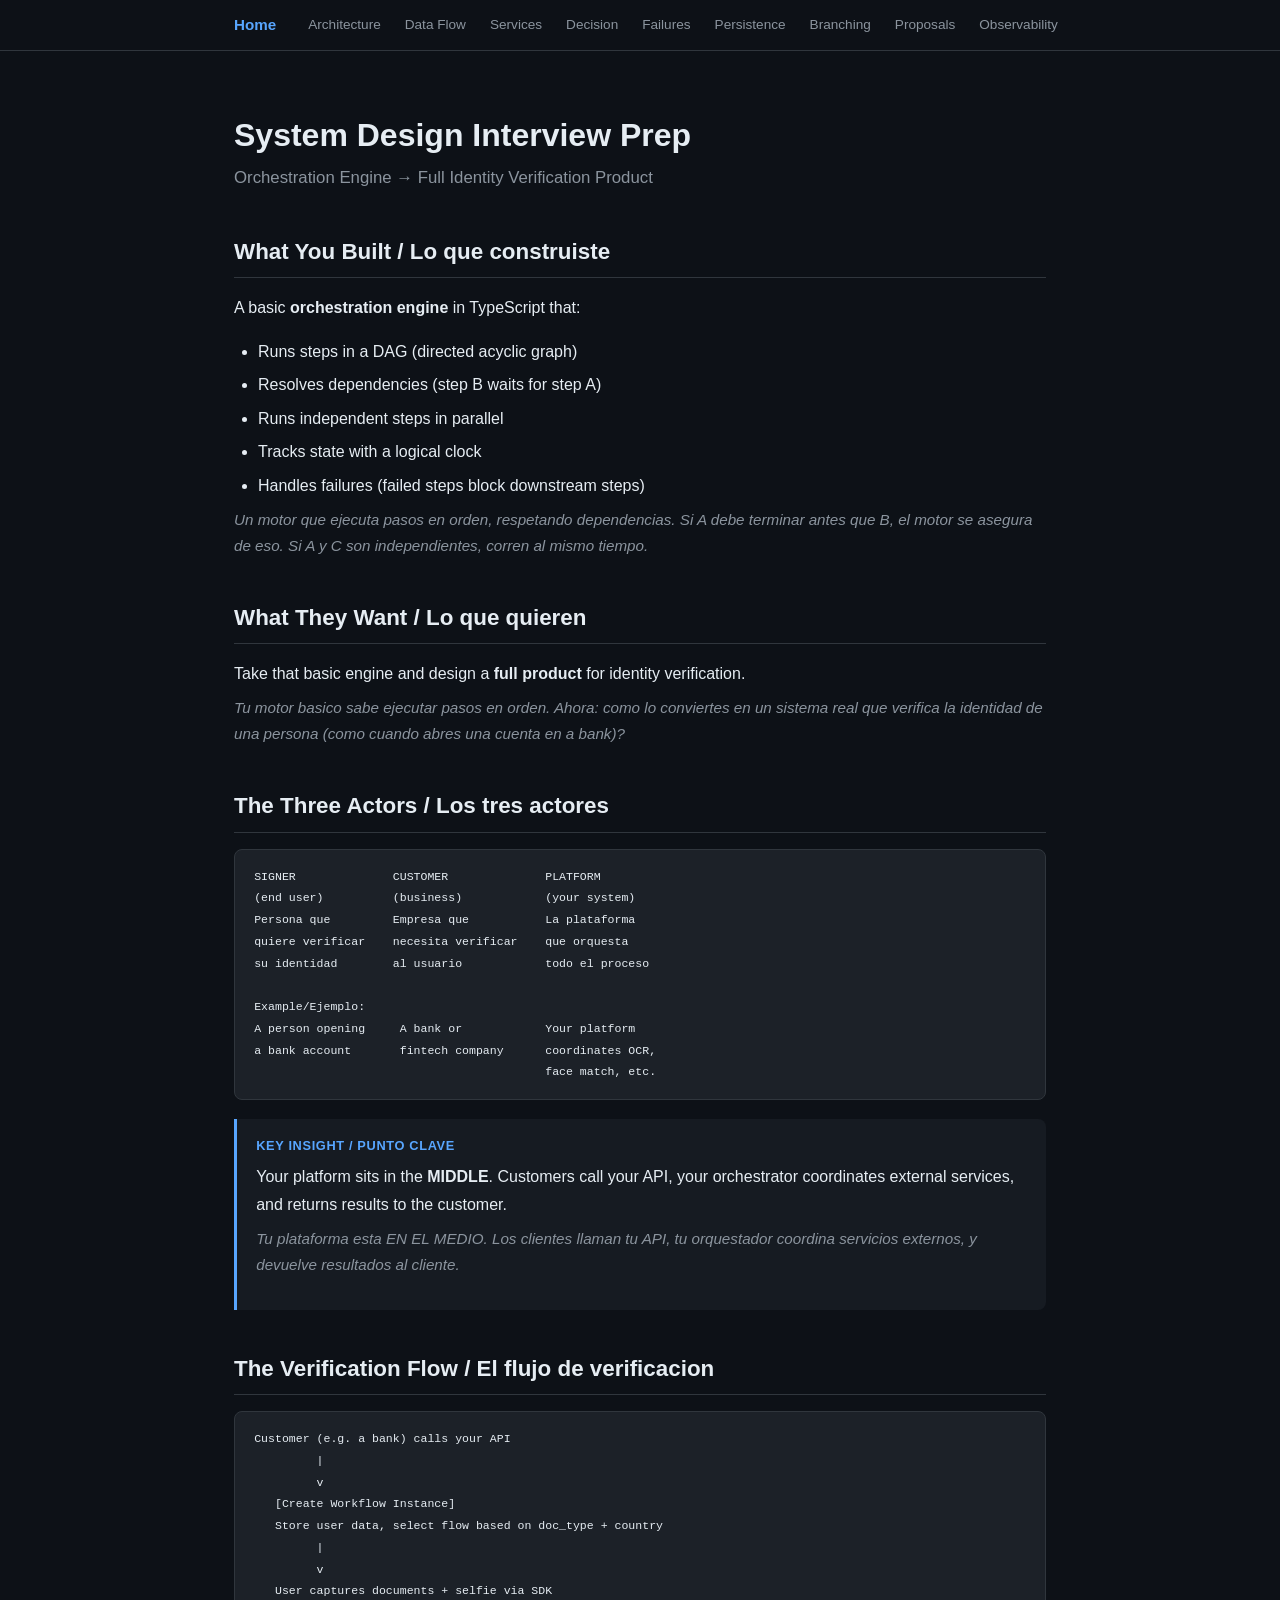
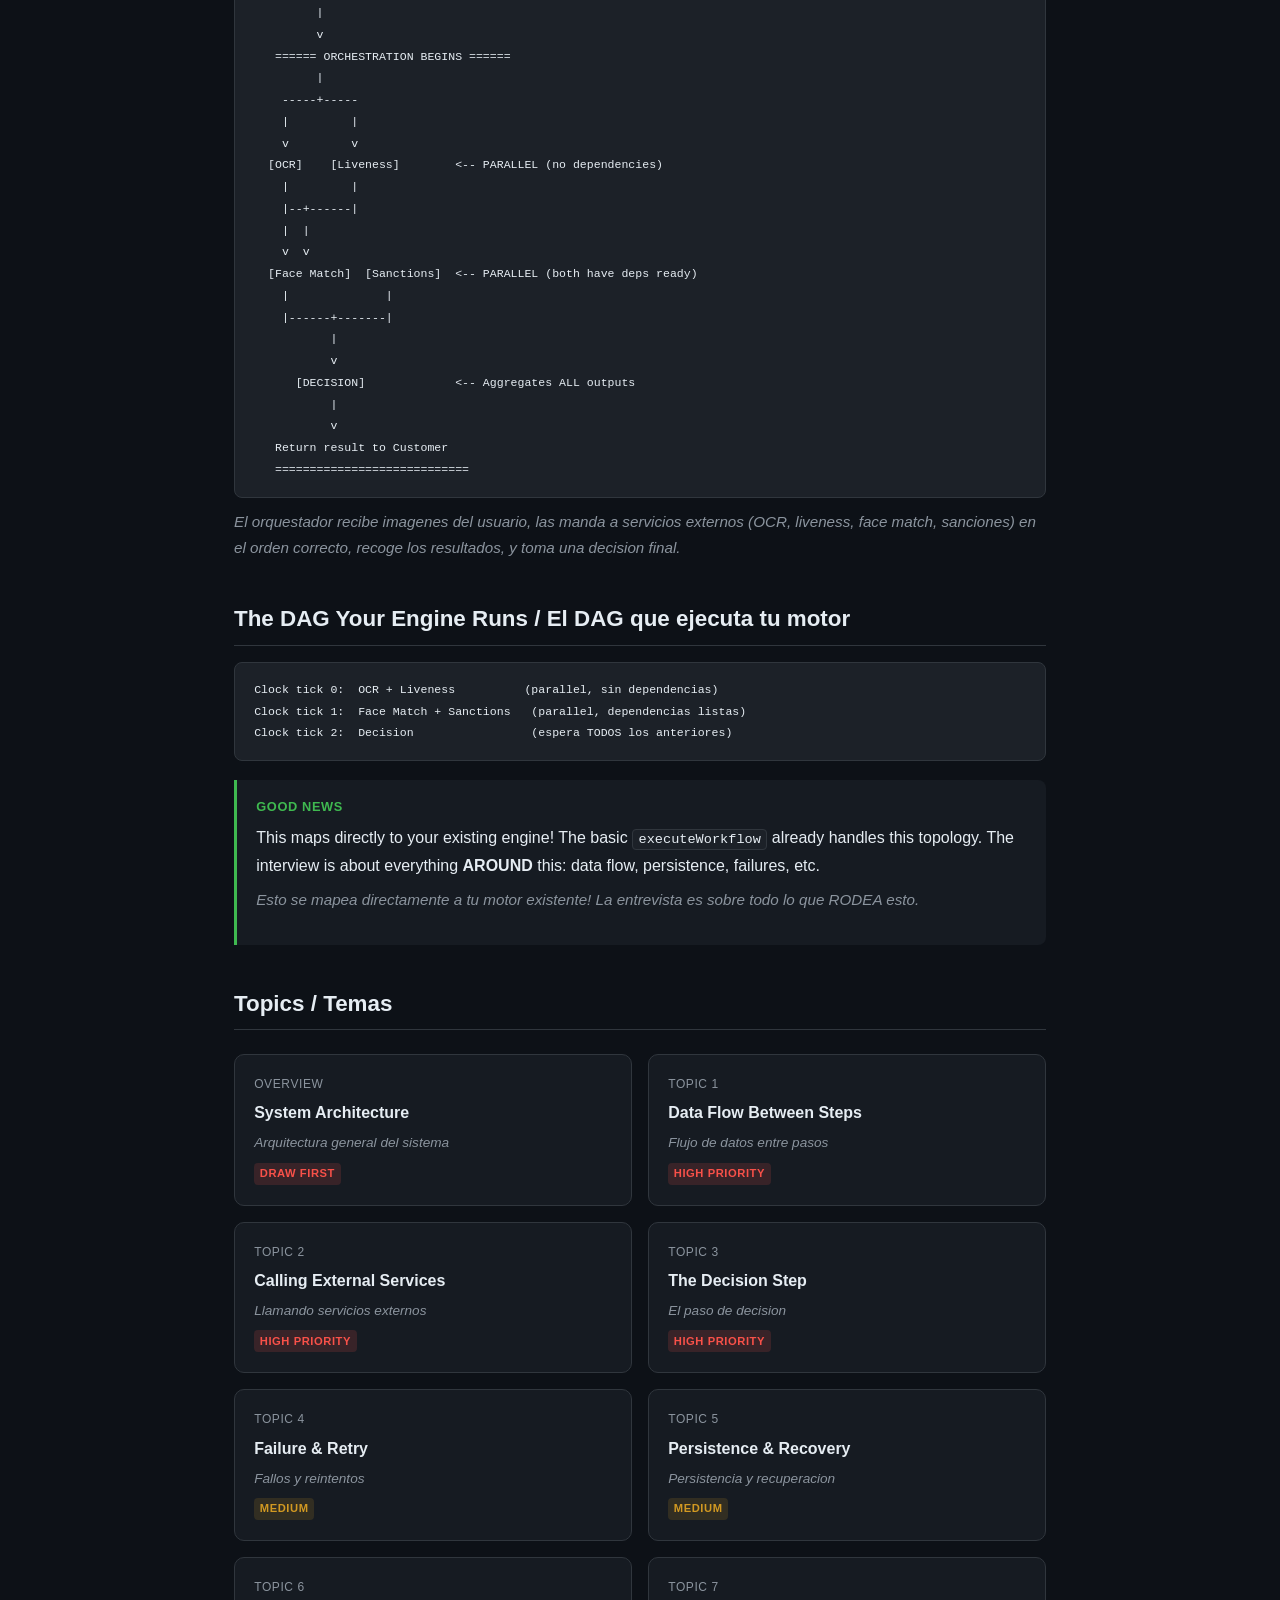
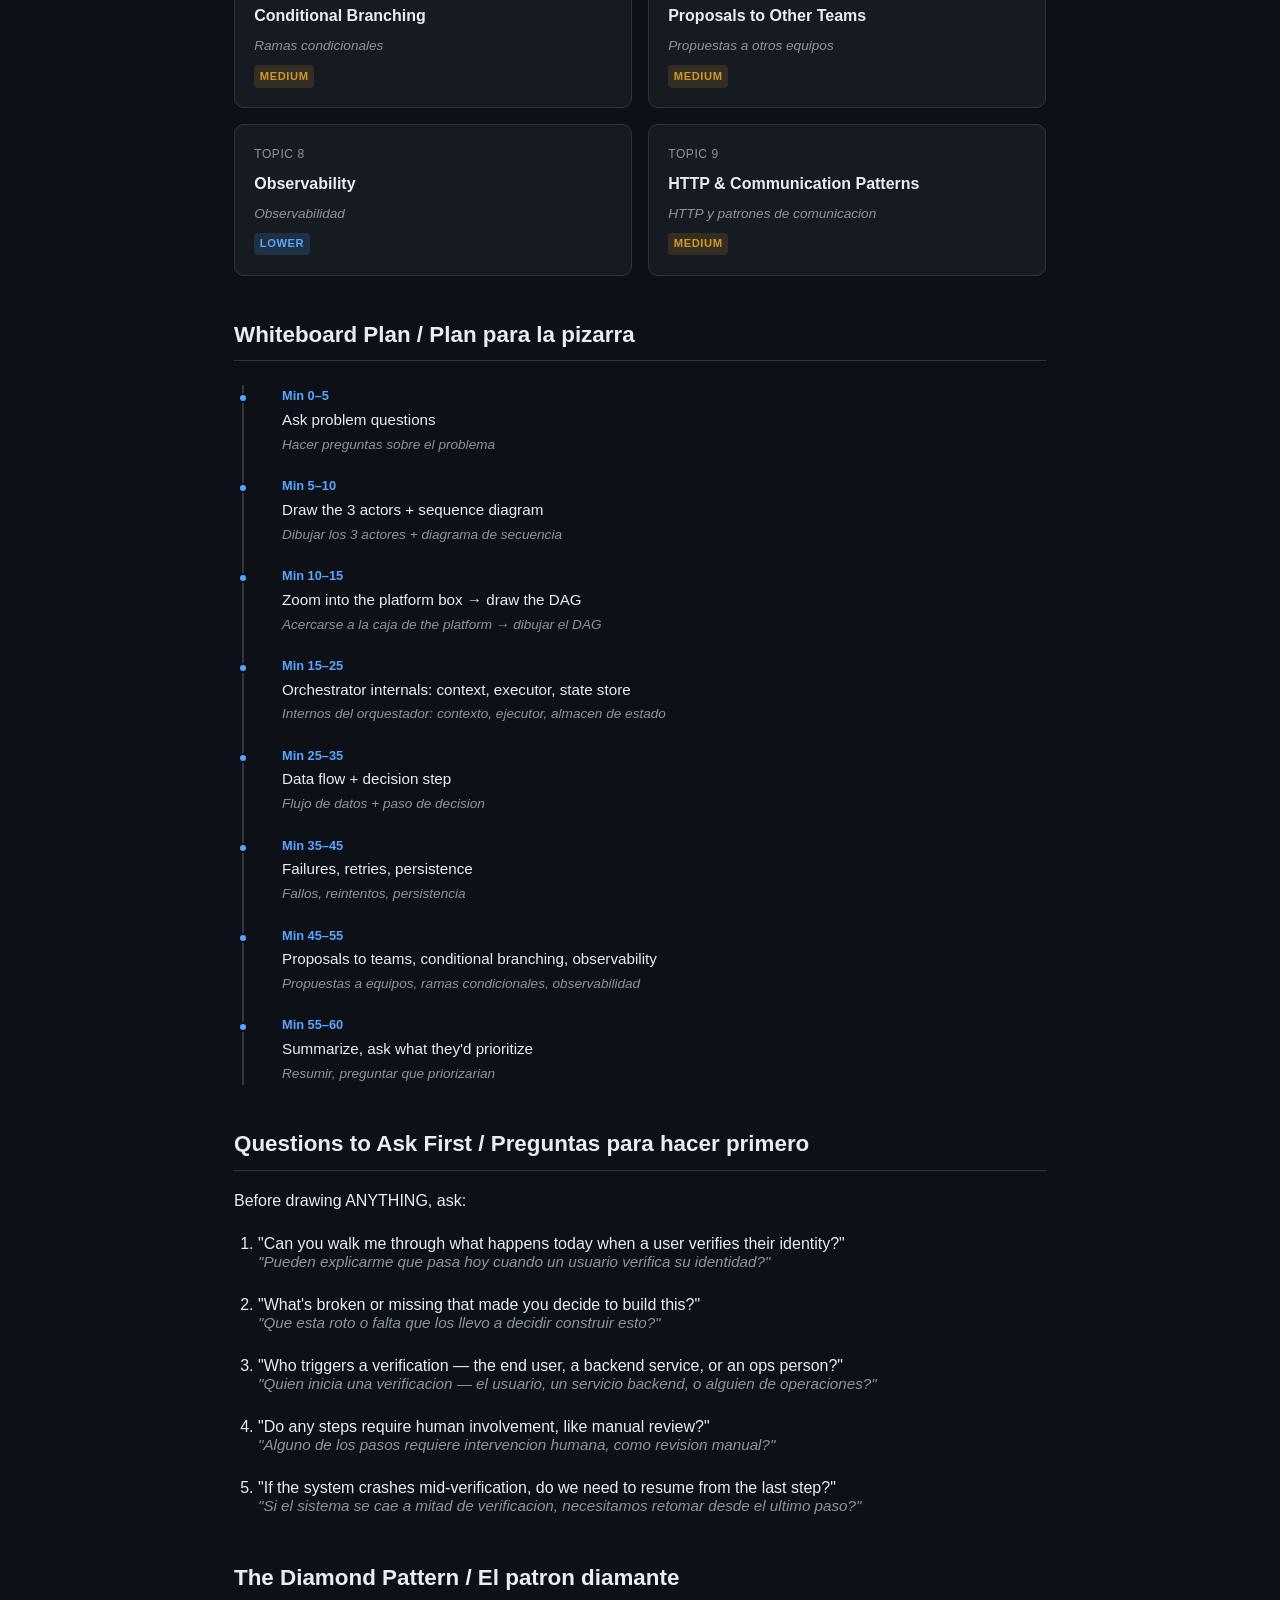
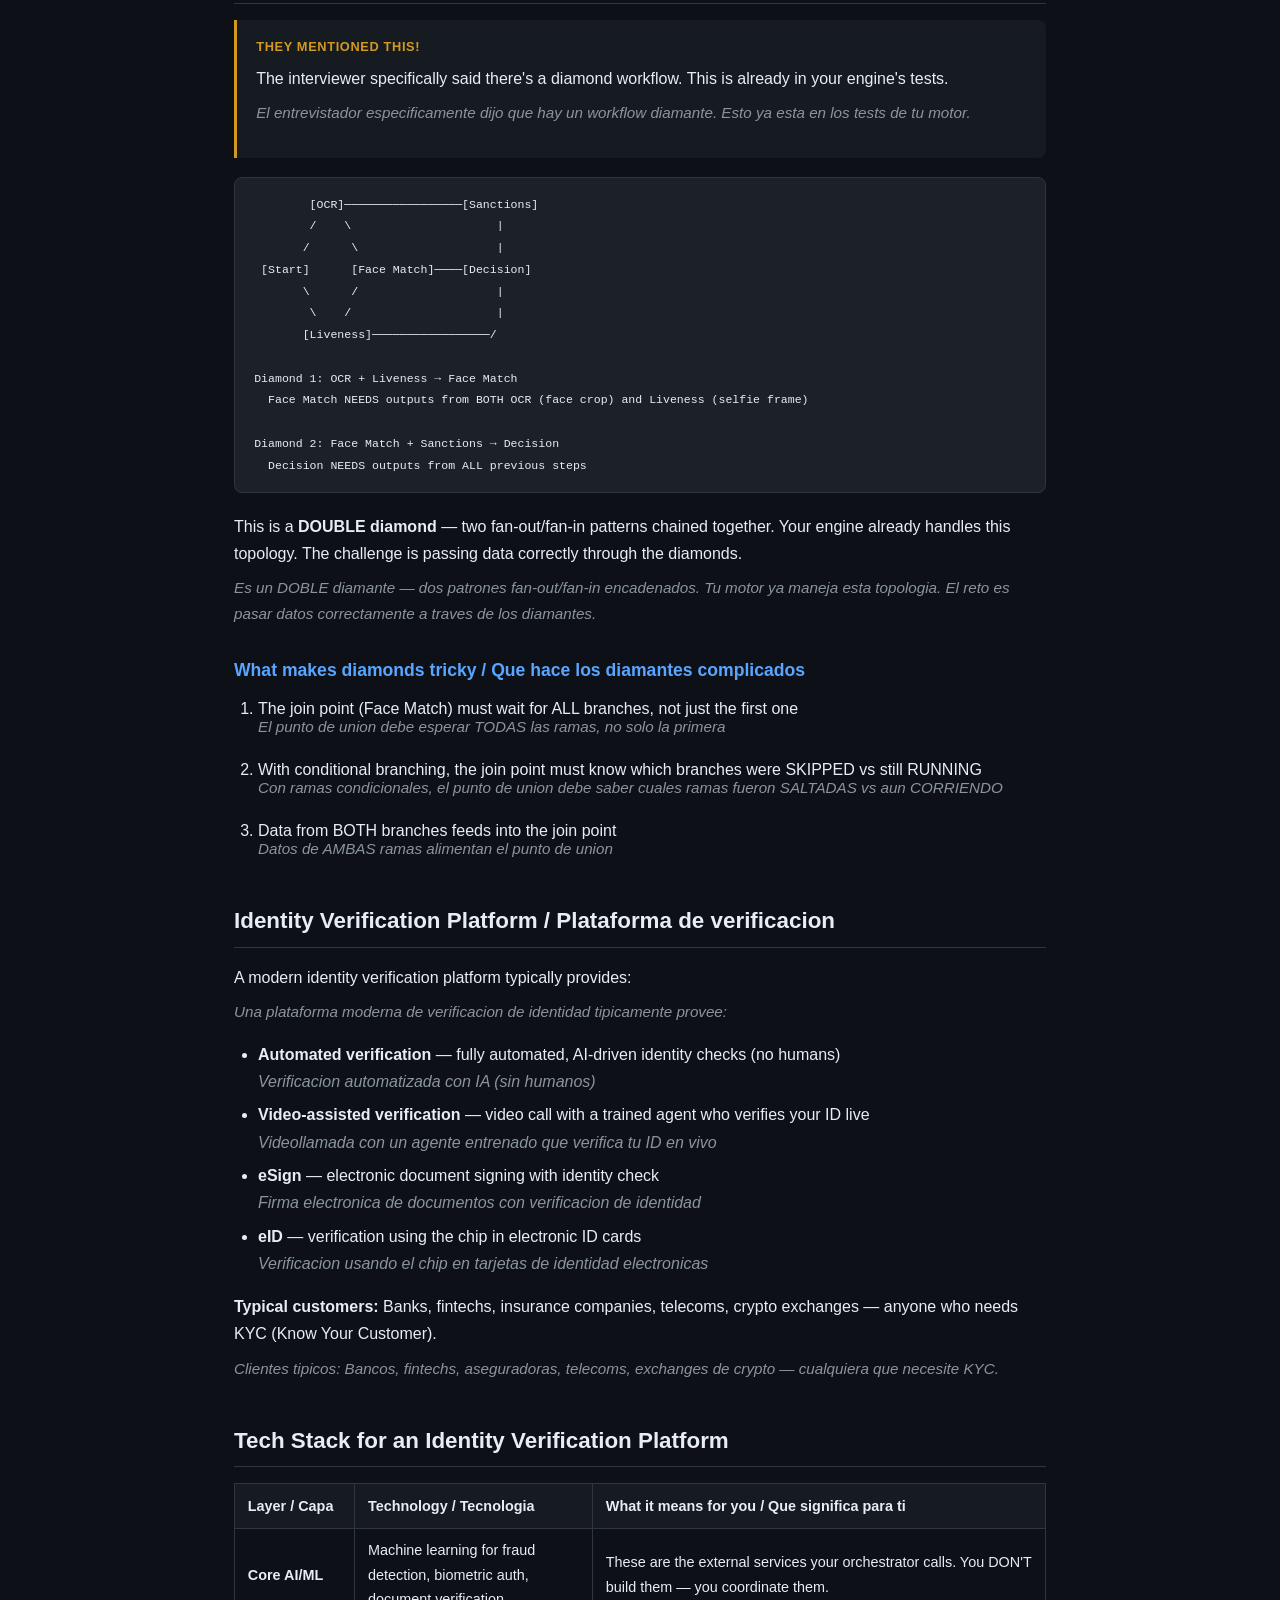
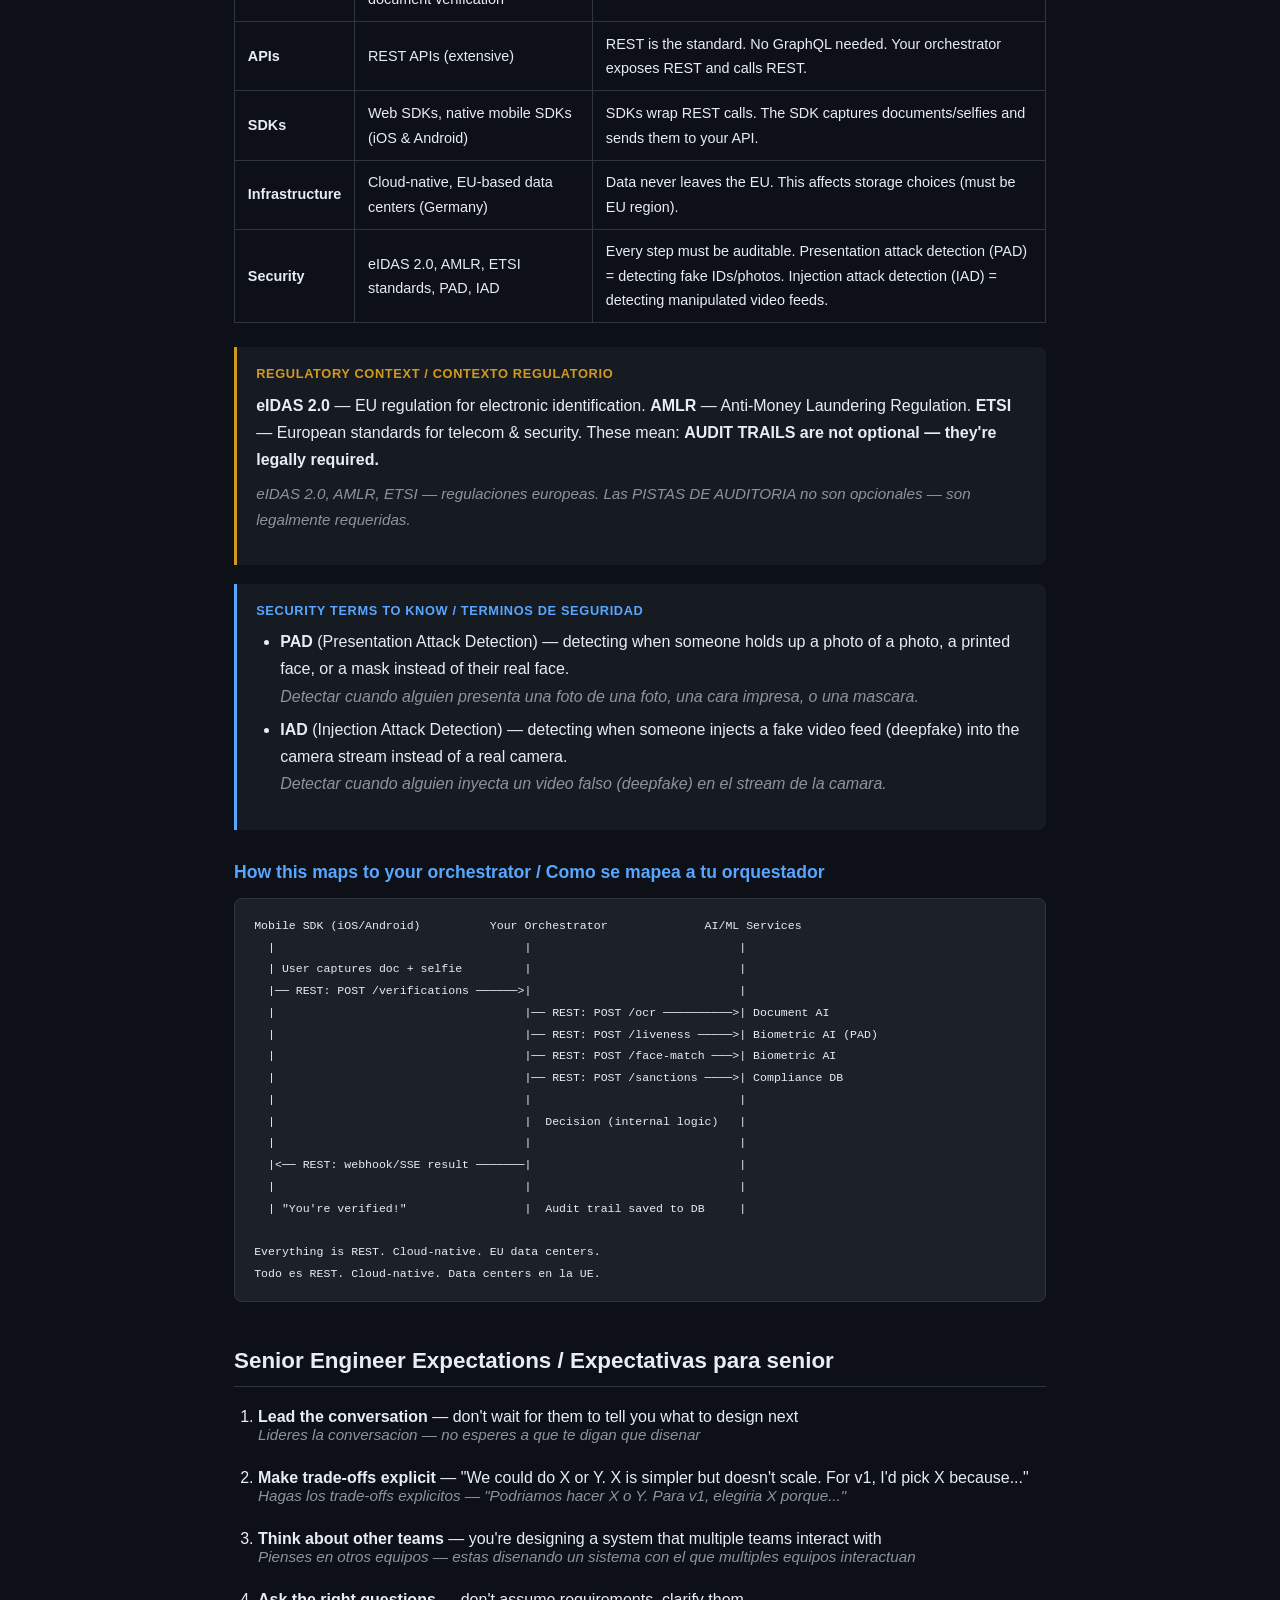
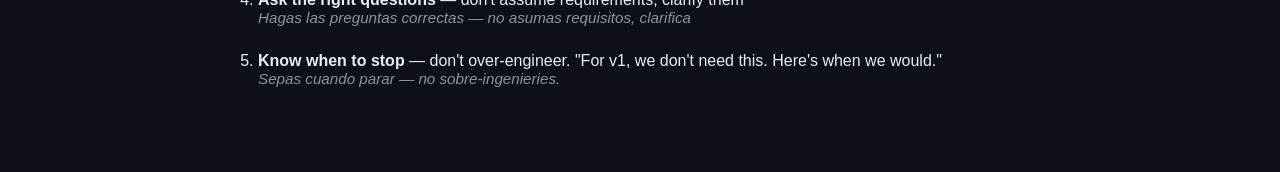
==== commit 63bf3f3c: "architecture" ====
--- a/index.html
+++ b/index.html
@@ -11,6 +11,7 @@
 <nav class="nav">
   <div class="nav-inner">
     <a href="index.html" class="brand active">Home</a>
+    <a href="architecture.html">Architecture</a>
     <a href="topic-1.html">Data Flow</a>
     <a href="topic-2.html">Services</a>
     <a href="topic-3.html">Decision</a>
@@ -120,6 +121,12 @@
   <h2>Topics / Temas</h2>
 
   <div class="topic-grid">
+    <a href="architecture.html" class="topic-card">
+      <div class="number">Overview</div>
+      <div class="title">System Architecture</div>
+      <div class="title-es">Arquitectura general del sistema</div>
+      <span class="tag tag-high">Draw First</span>
+    </a>
     <a href="topic-1.html" class="topic-card">
       <div class="number">Topic 1</div>
       <div class="title">Data Flow Between Steps</div>
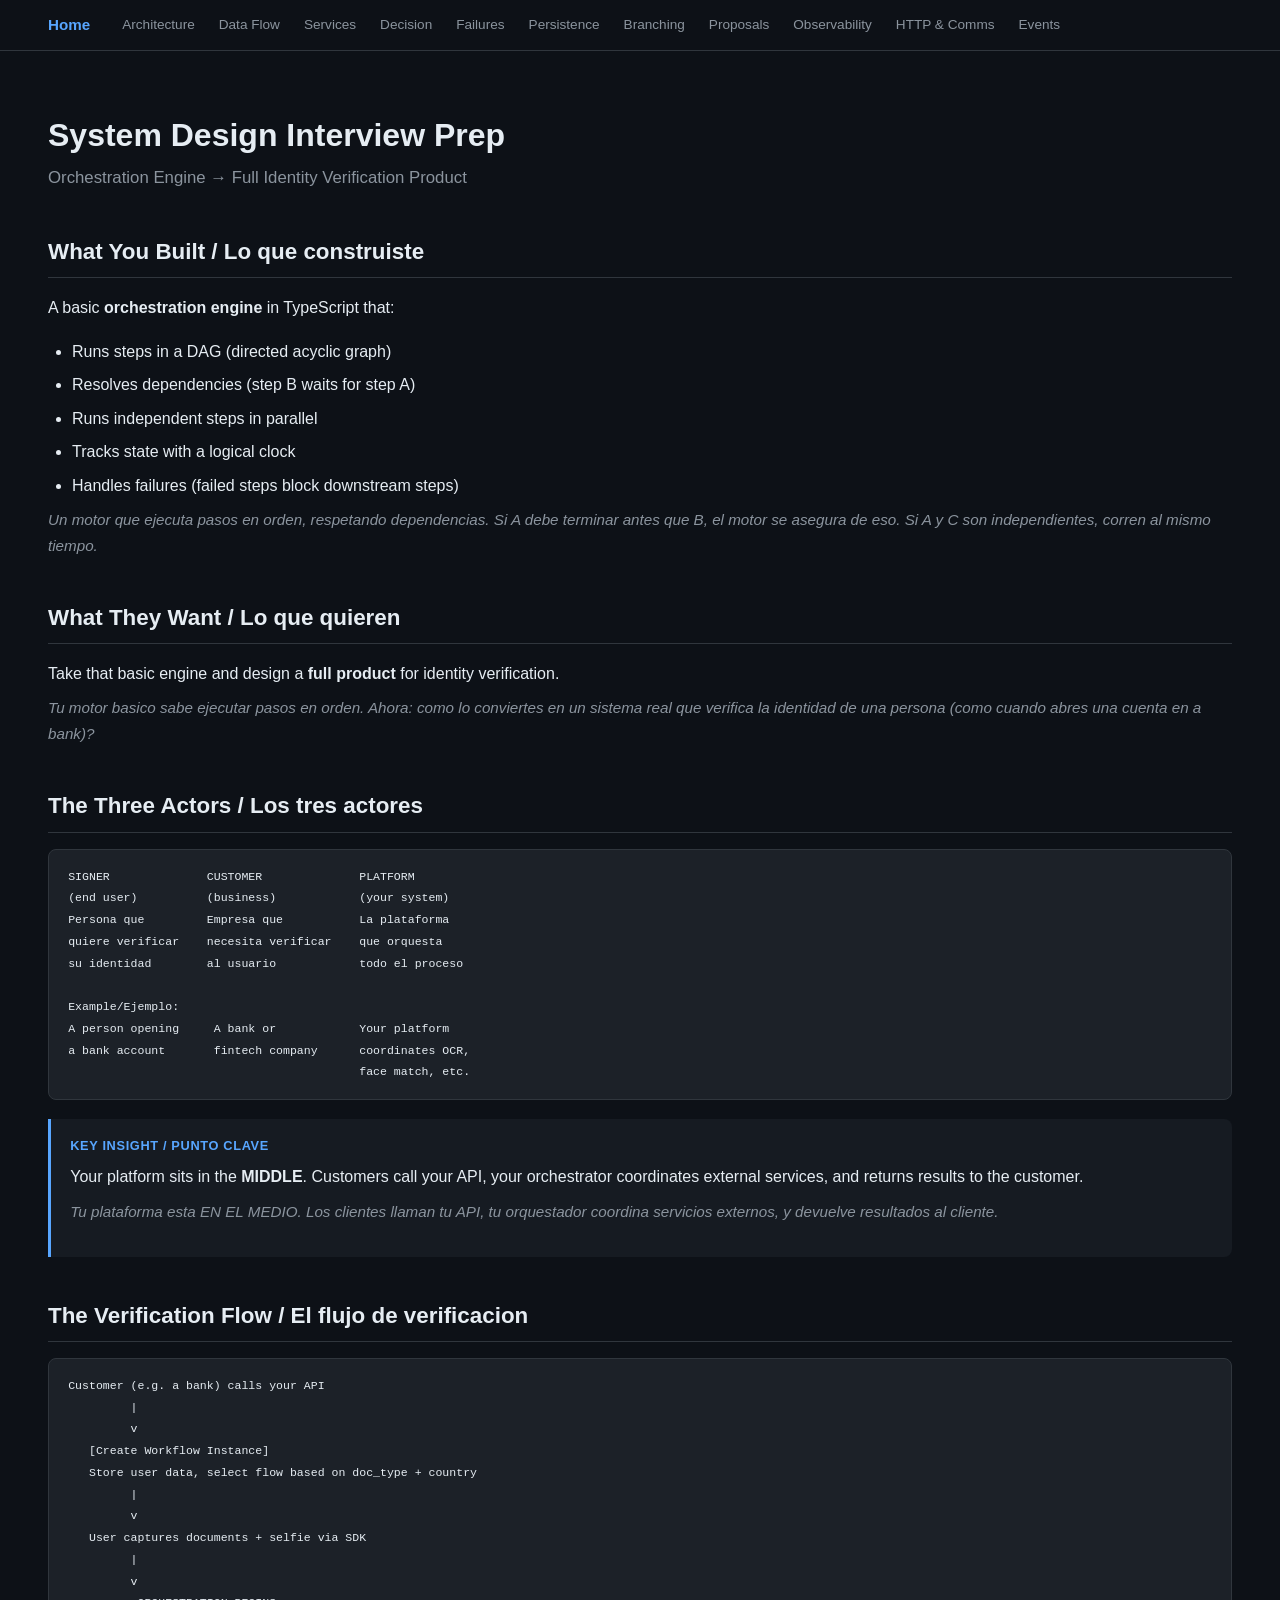
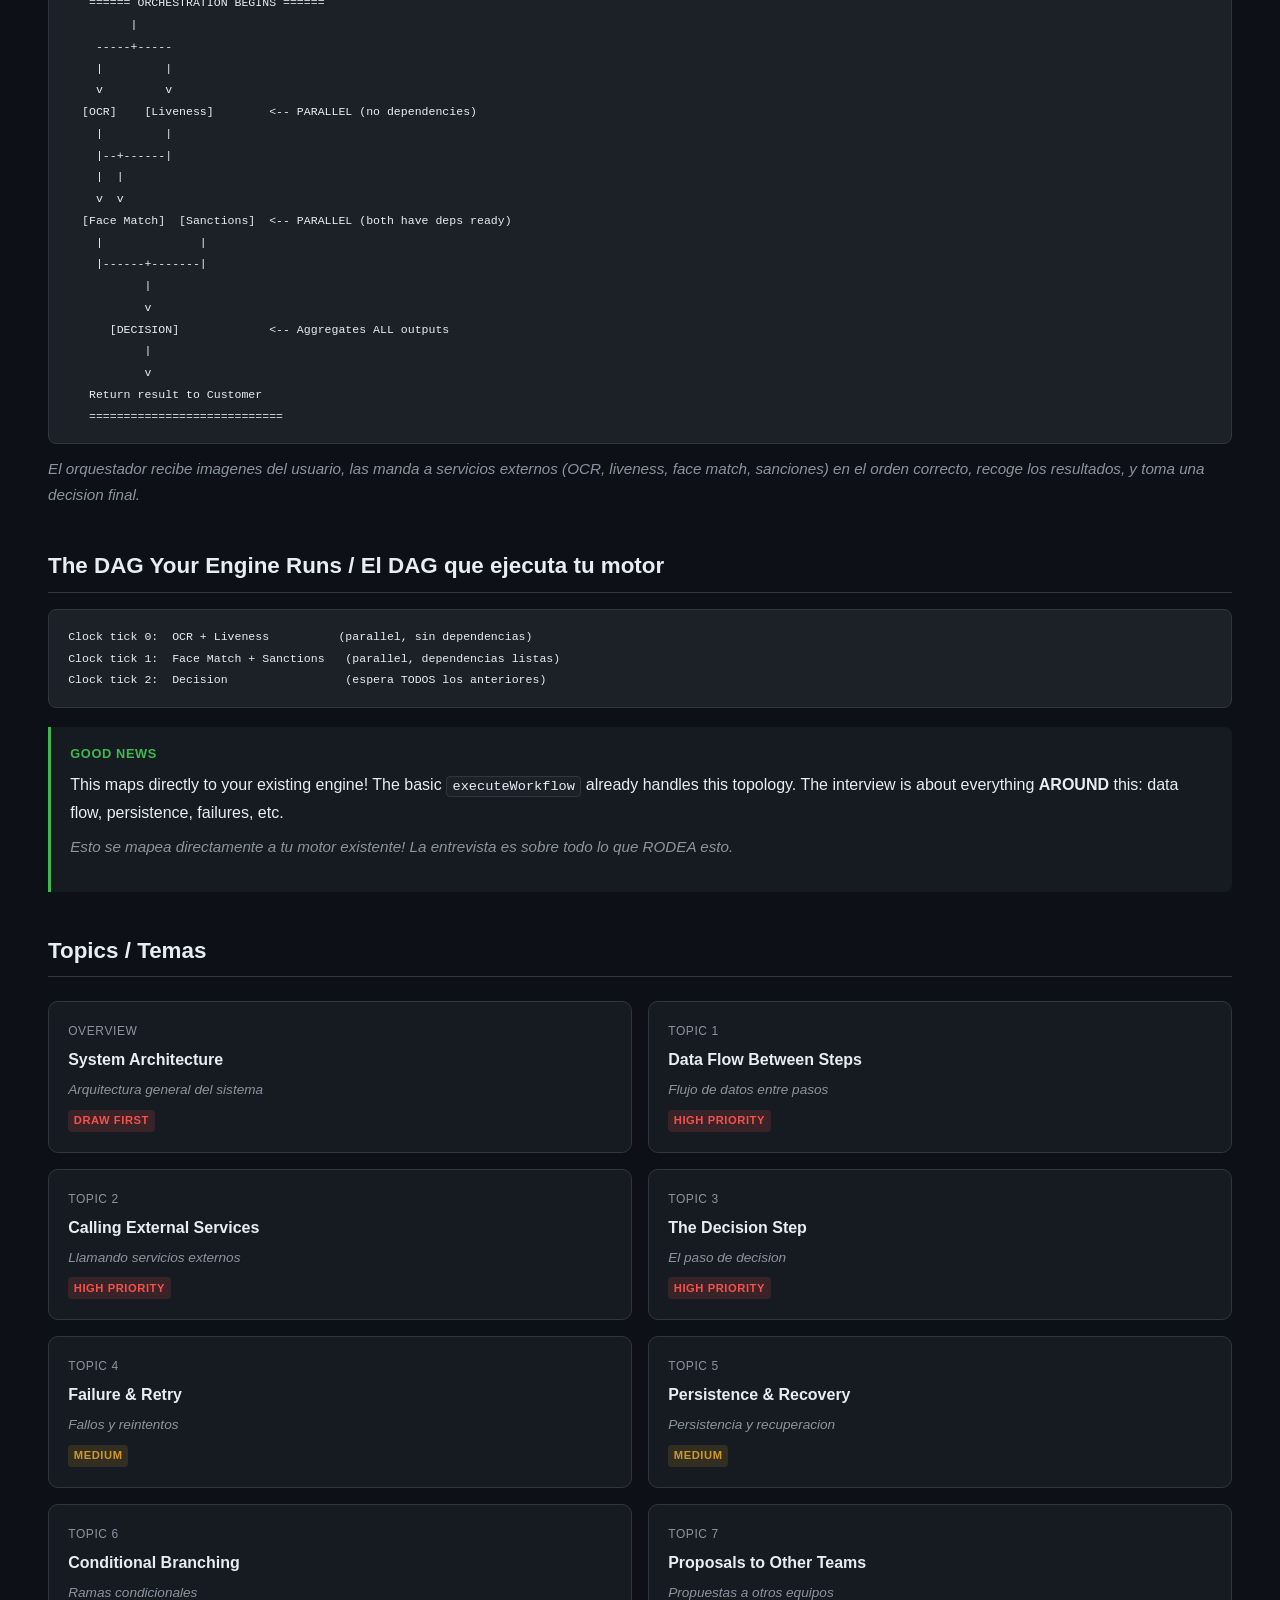
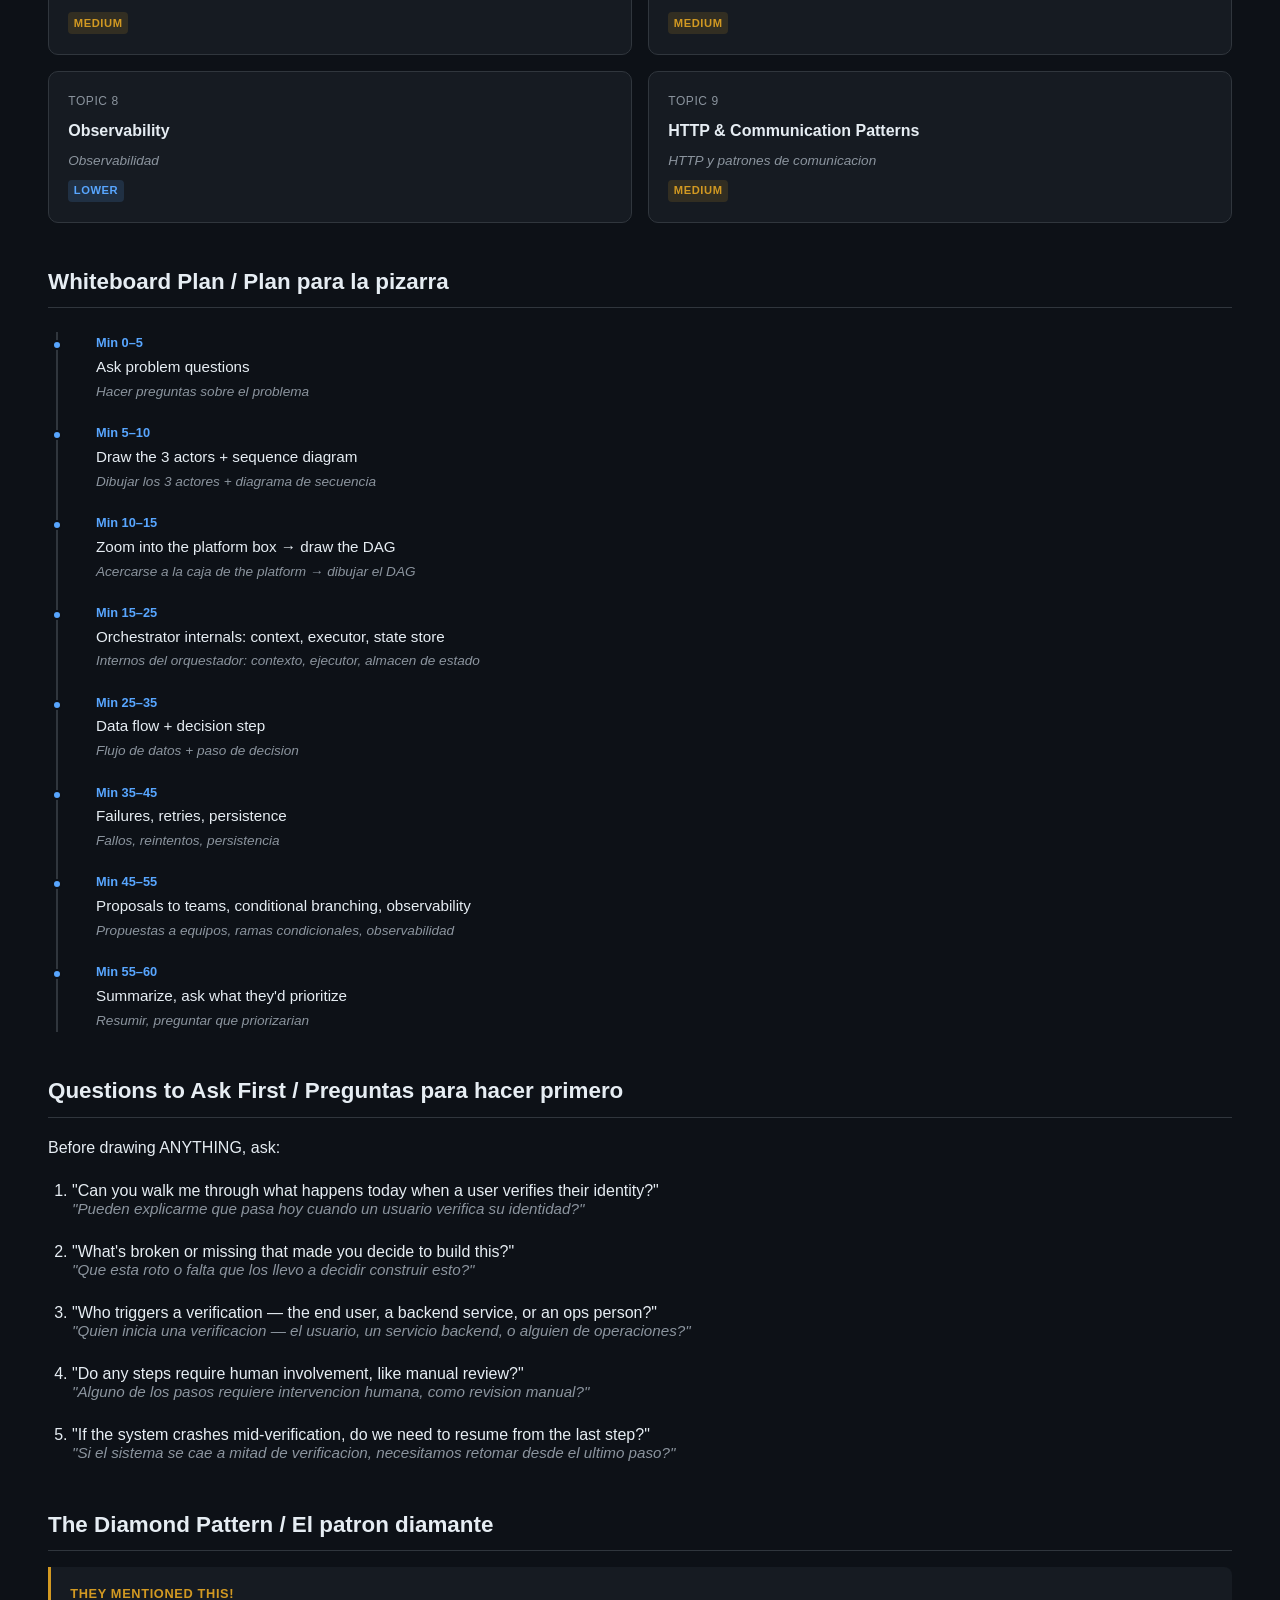
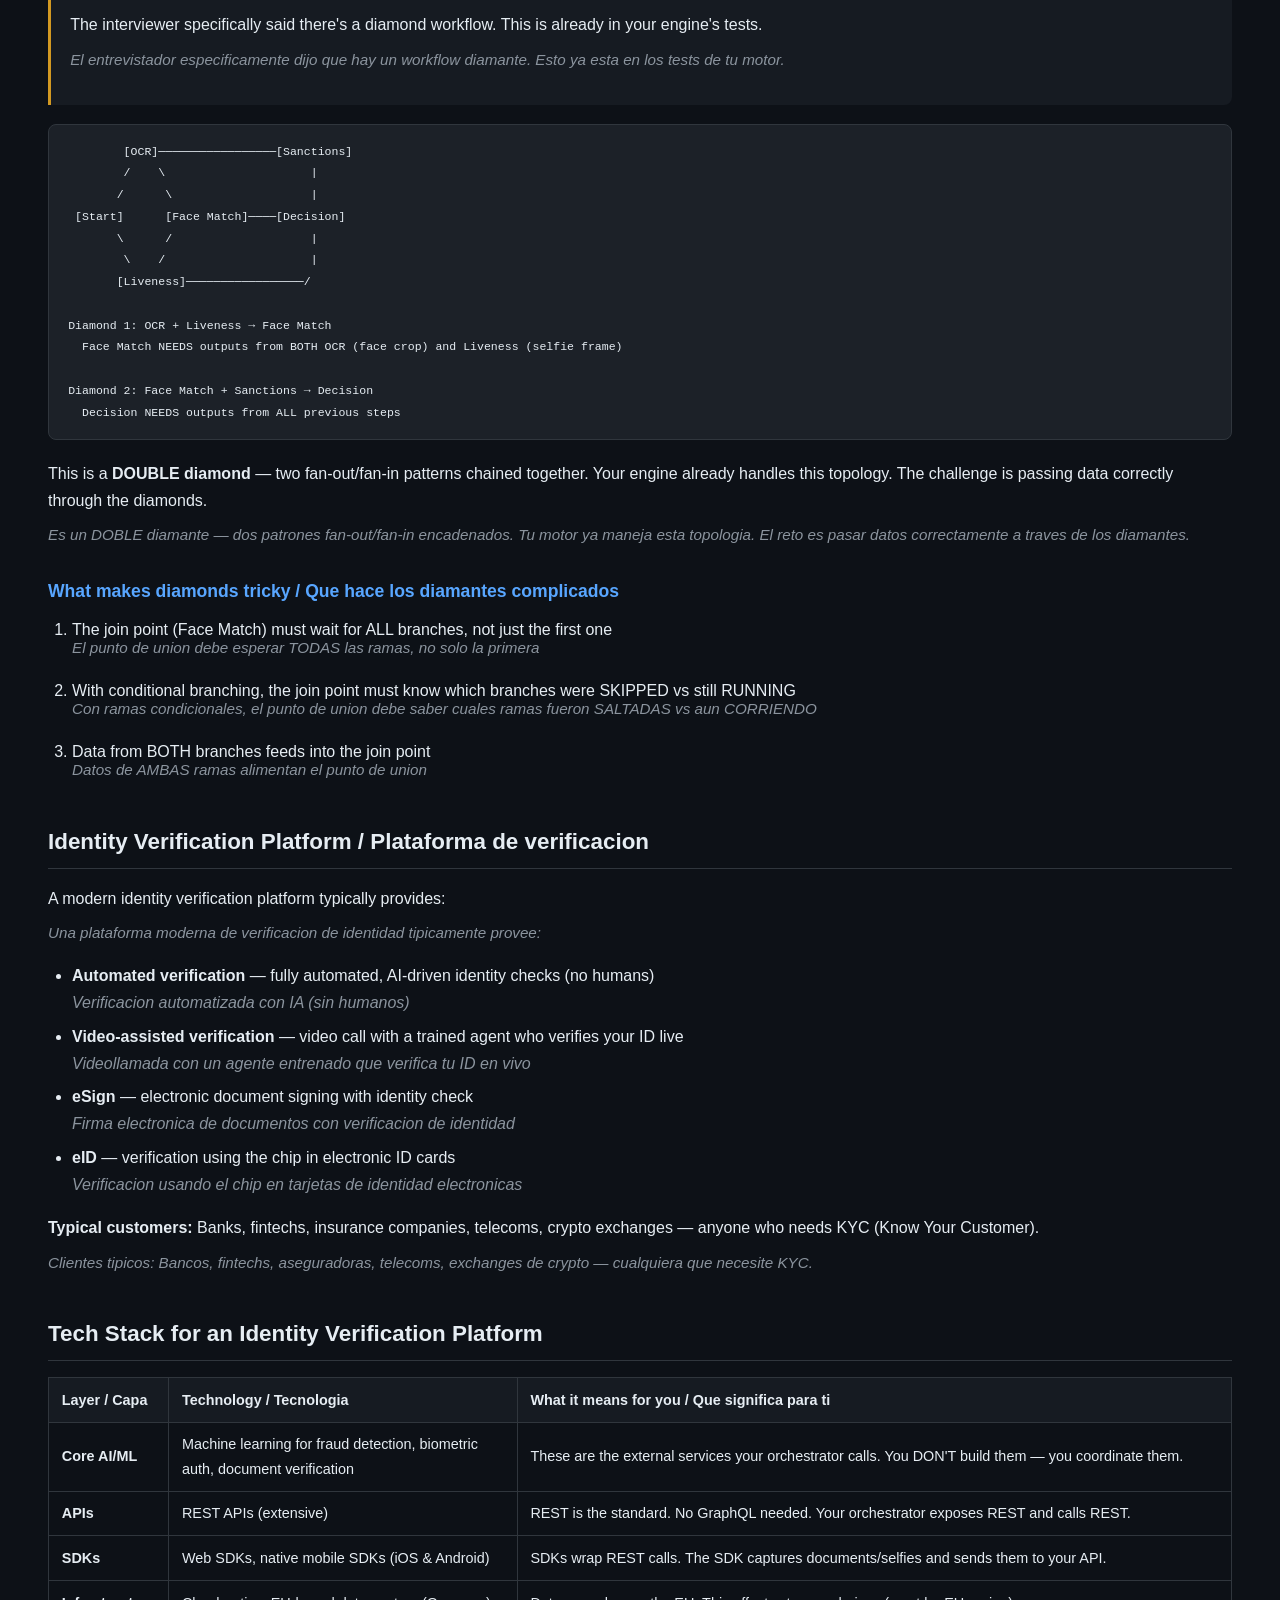
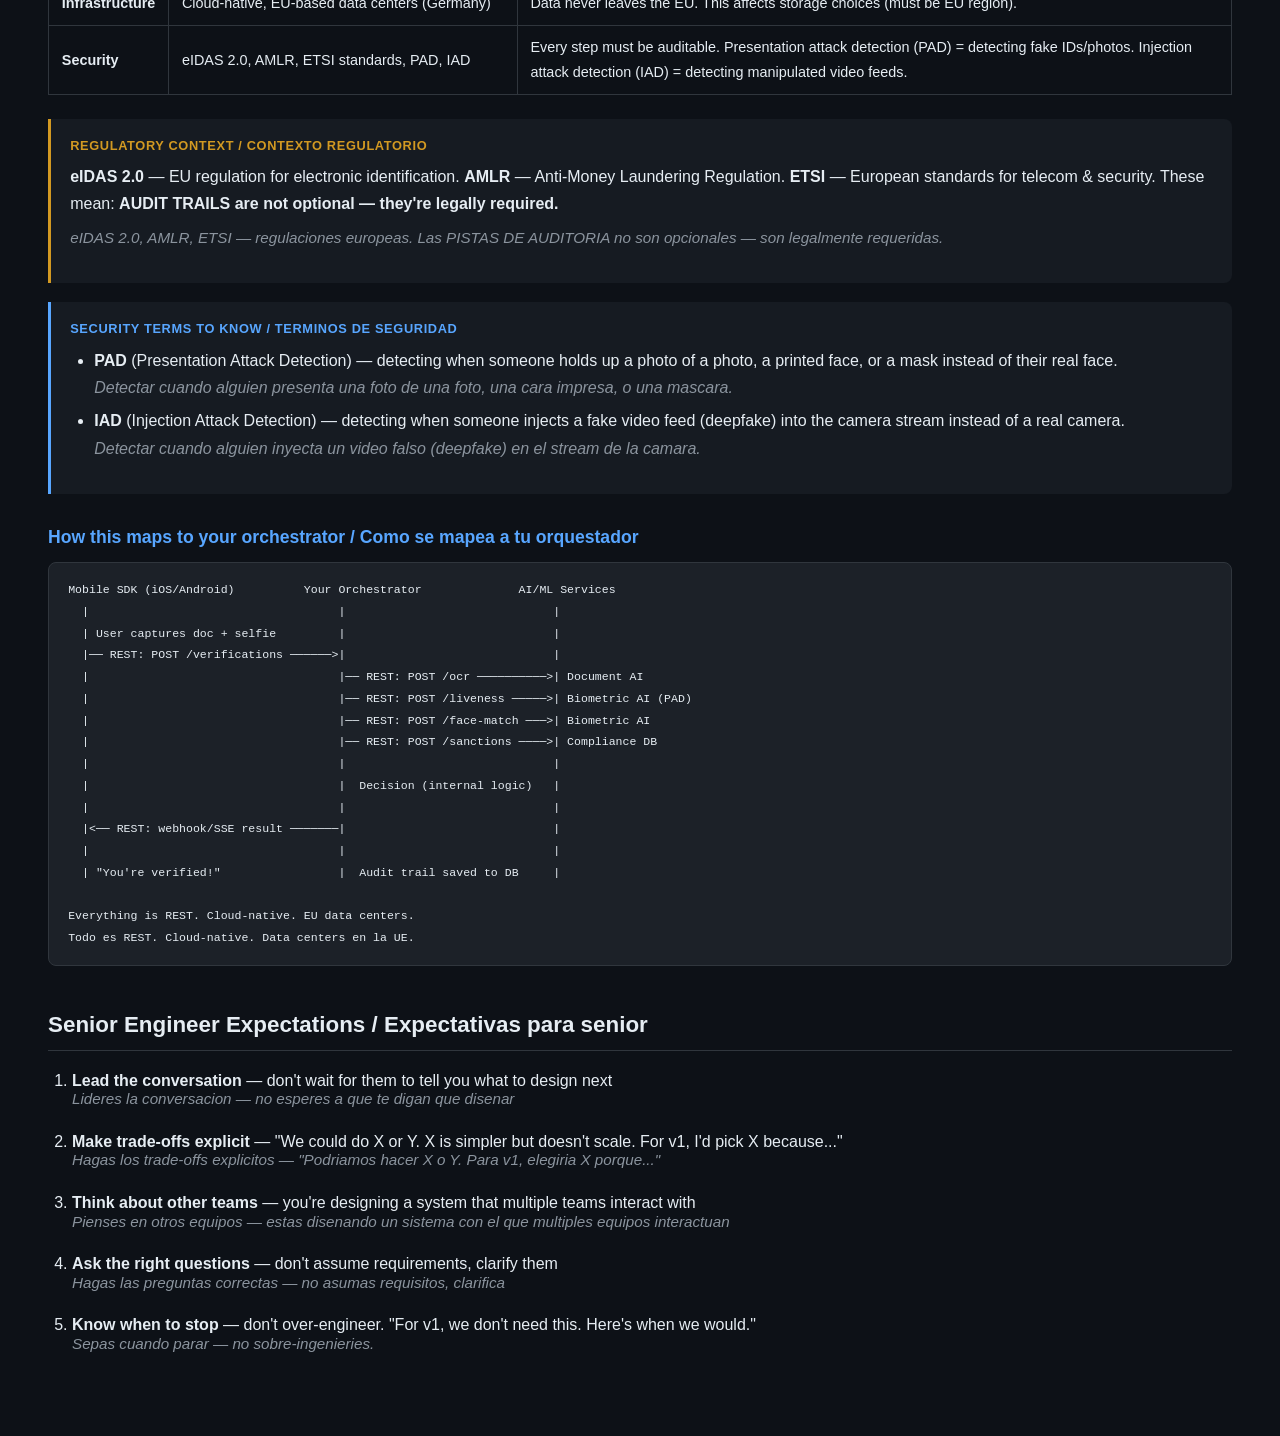
==== commit ec39ef34: "real world application" ====
--- a/index.html
+++ b/index.html
@@ -21,6 +21,7 @@
     <a href="topic-7.html">Proposals</a>
     <a href="topic-8.html">Observability</a>
     <a href="topic-9.html">HTTP &amp; Comms</a>
+    <a href="topic-10.html">Events</a>
   </div>
 </nav>
 
--- a/style.css
+++ b/style.css
@@ -30,10 +30,15 @@
 }
 
 /* ---- Layout ---- */
+html, body {
+  min-height: 100vh;
+}
+
 .container {
-  max-width: 860px;
+  width: 100%;
+  max-width: 100%;
   margin: 0 auto;
-  padding: 2rem 1.5rem 4rem;
+  padding: 2rem 3rem 4rem;
 }
 
 /* ---- Navigation ---- */
@@ -47,9 +52,10 @@
   margin-bottom: 2rem;
 }
 .nav-inner {
-  max-width: 860px;
+  width: 100%;
+  max-width: 100%;
   margin: 0 auto;
-  padding: 0 1.5rem;
+  padding: 0 3rem;
   display: flex;
   align-items: center;
   gap: 1.5rem;
@@ -308,6 +314,124 @@
   font-size: 0.9rem;
 }
 
+/* ---- Data store diagrams ---- */
+.store-grid {
+  display: grid;
+  grid-template-columns: 1fr 1fr;
+  gap: 1.5rem;
+  margin: 1.5rem 0;
+}
+.store-box {
+  border: 2px solid var(--border);
+  border-radius: 12px;
+  overflow: hidden;
+}
+.store-box .store-header {
+  padding: 0.8rem 1.2rem;
+  font-weight: 700;
+  font-size: 1rem;
+  display: flex;
+  align-items: center;
+  gap: 0.6rem;
+}
+.store-box .store-header .store-icon {
+  font-size: 1.4rem;
+  line-height: 1;
+}
+.store-box .store-header .store-sub {
+  font-weight: 400;
+  font-size: 0.8rem;
+  color: var(--text-muted);
+  margin-left: auto;
+}
+.store-box.s3 {
+  border-color: var(--orange);
+}
+.store-box.s3 .store-header {
+  background: rgba(210,153,34,0.12);
+  color: var(--orange);
+}
+.store-box.pg {
+  border-color: var(--accent);
+}
+.store-box.pg .store-header {
+  background: rgba(88,166,255,0.12);
+  color: var(--accent);
+}
+.store-box .store-body {
+  padding: 1rem 1.2rem;
+  background: var(--surface);
+}
+.store-box .store-body p {
+  font-size: 0.9rem;
+  margin-bottom: 0.6rem;
+}
+.store-box .store-body ul {
+  margin-bottom: 0.8rem;
+  padding-left: 1.2rem;
+}
+.store-box .store-body li {
+  font-size: 0.85rem;
+  margin-bottom: 0.2rem;
+}
+.store-box .store-path {
+  background: var(--code-bg);
+  border: 1px solid var(--border);
+  border-radius: 6px;
+  padding: 0.5rem 0.8rem;
+  font-family: 'SF Mono', 'Fira Code', 'Consolas', monospace;
+  font-size: 0.8rem;
+  color: var(--text-muted);
+  margin-top: 0.5rem;
+}
+.store-box .store-path strong {
+  color: var(--text);
+}
+.store-box .store-badge {
+  display: inline-block;
+  font-size: 0.7rem;
+  font-weight: 600;
+  padding: 0.15em 0.5em;
+  border-radius: 4px;
+  background: rgba(63,185,80,0.15);
+  color: var(--green);
+  margin-top: 0.6rem;
+}
+.db-table {
+  margin-bottom: 1rem;
+}
+.db-table .db-table-name {
+  font-weight: 600;
+  font-size: 0.85rem;
+  color: var(--accent);
+  margin-bottom: 0.3rem;
+  padding-left: 0.2rem;
+}
+.db-table table {
+  font-size: 0.8rem;
+  margin-bottom: 0.4rem;
+}
+.db-table th {
+  font-size: 0.75rem;
+  text-transform: uppercase;
+  letter-spacing: 0.03em;
+  padding: 0.4rem 0.6rem;
+}
+.db-table td {
+  font-family: 'SF Mono', 'Fira Code', 'Consolas', monospace;
+  font-size: 0.78rem;
+  padding: 0.35rem 0.6rem;
+}
+.db-note {
+  font-size: 0.8rem;
+  color: var(--text-muted);
+  font-style: italic;
+  margin-top: 0.6rem;
+}
+@media (max-width: 900px) {
+  .store-grid { grid-template-columns: 1fr; }
+}
+
 /* ---- Back to top ---- */
 .back-top {
   display: inline-block;
@@ -324,8 +448,9 @@
 
 /* ---- Responsive ---- */
 @media (max-width: 600px) {
+  .container { padding: 1.5rem 1rem 3rem; }
+  .nav-inner { gap: 1rem; padding: 0 1rem; }
   .topic-grid { grid-template-columns: 1fr; }
   h1 { font-size: 1.6rem; }
   pre { font-size: 0.78rem; padding: 0.8rem; }
-  .nav-inner { gap: 1rem; }
-}
+}
